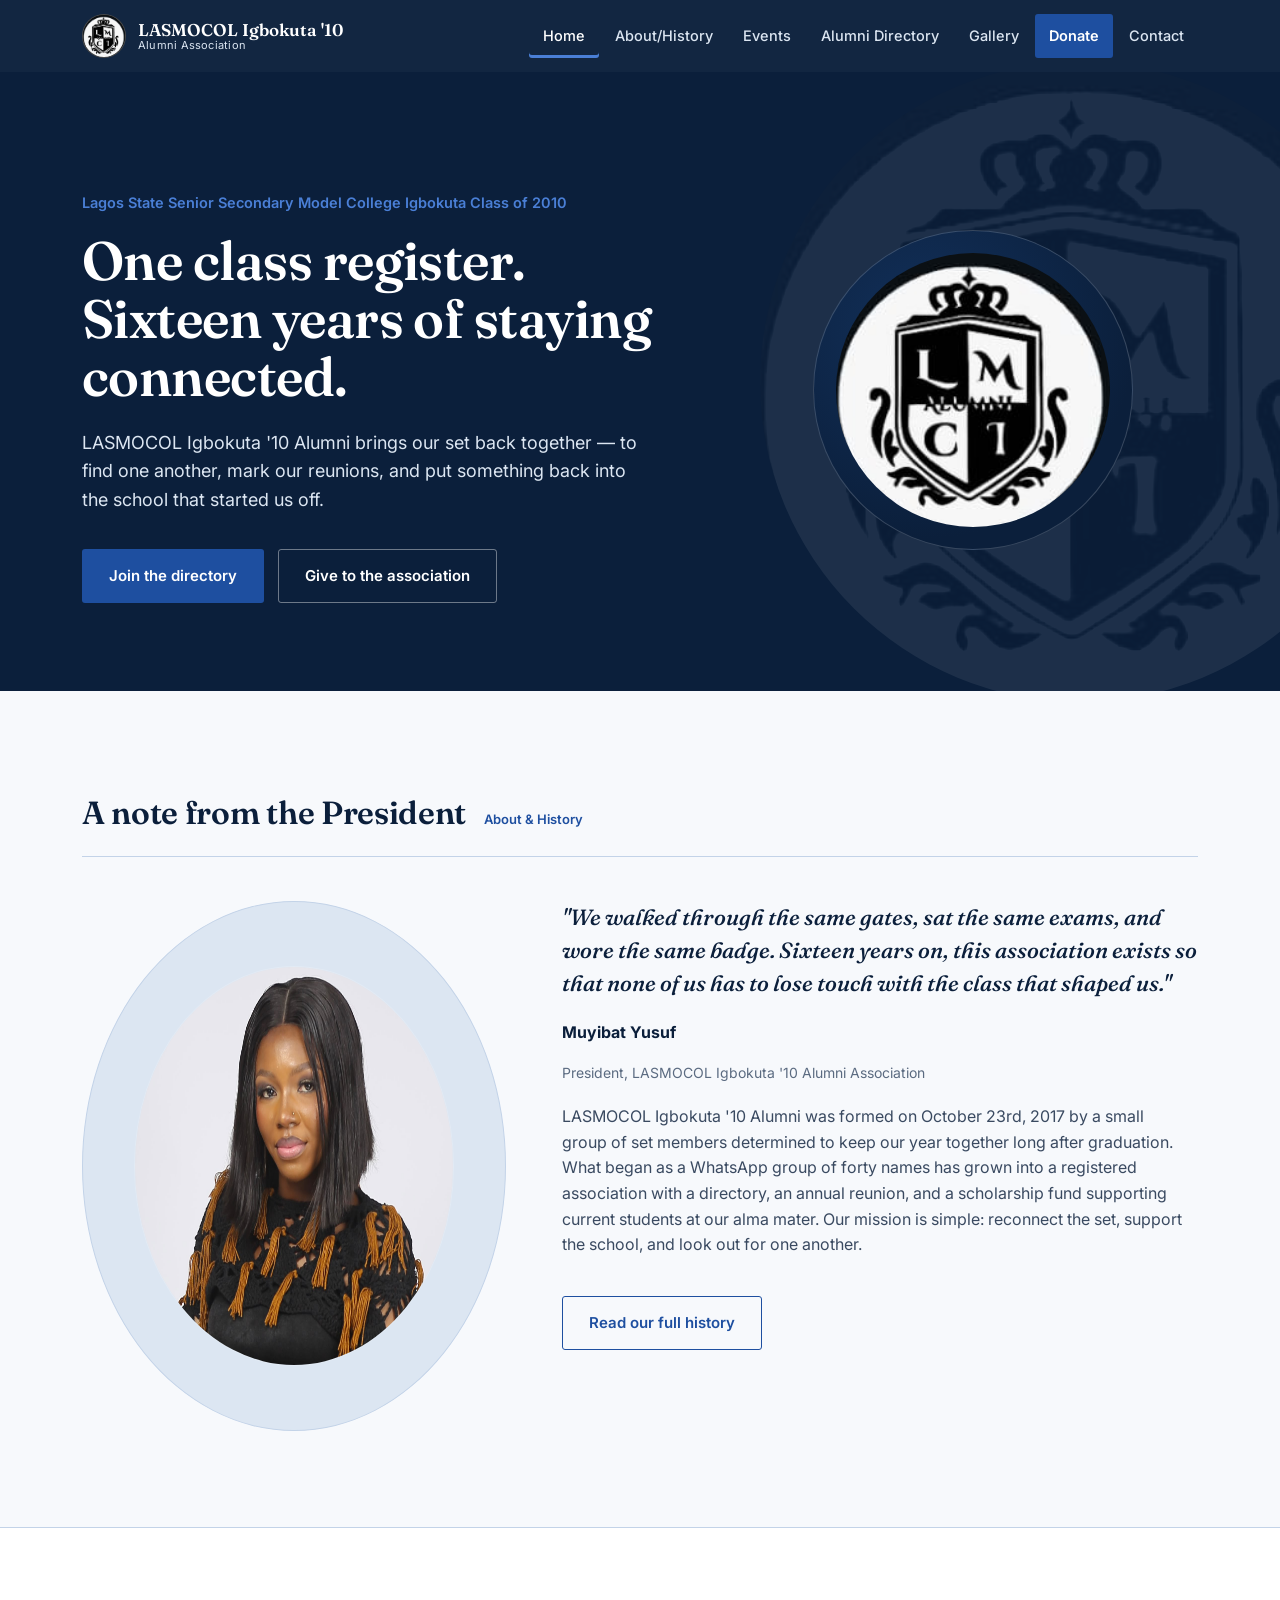
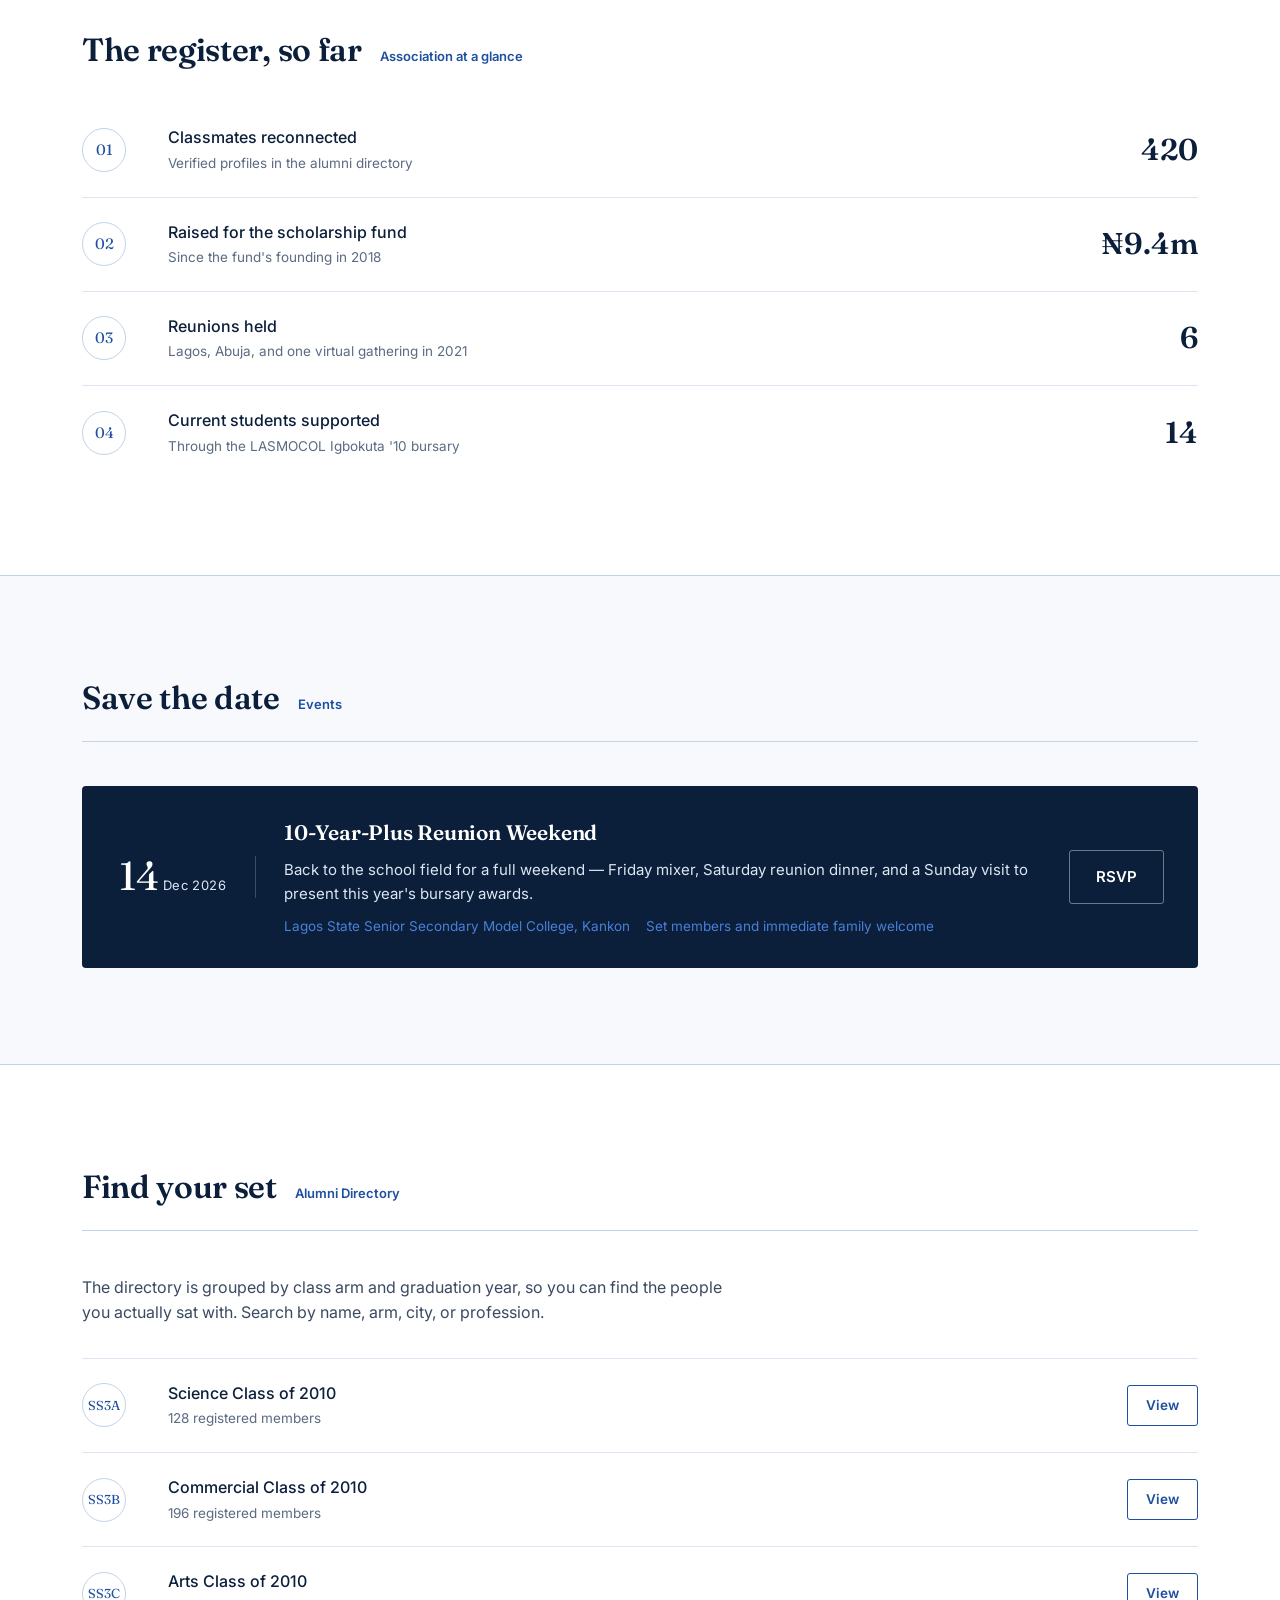
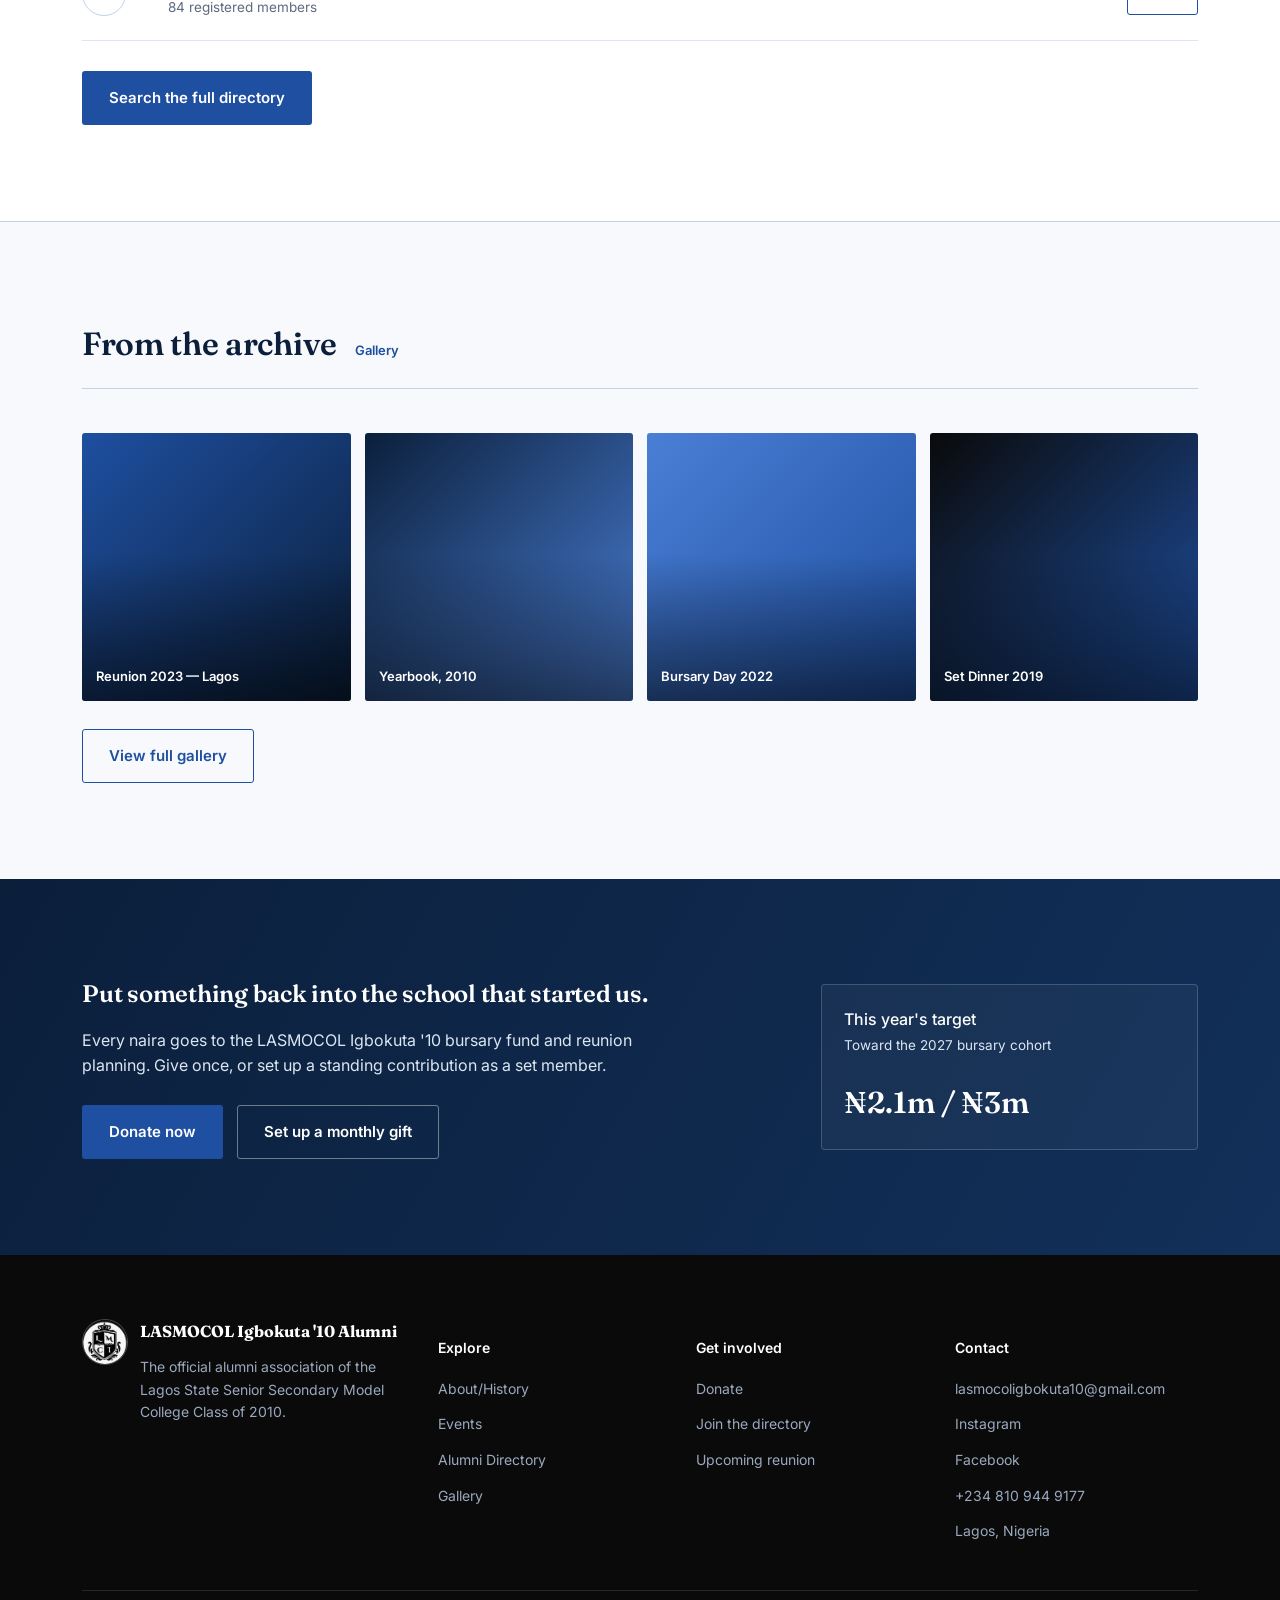
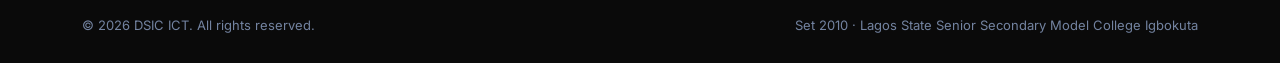
==== index.html @ 1d00b3a9 "edit president's image" ====
<!DOCTYPE html>
<html lang="en">
<head>
<meta charset="UTF-8">
<meta name="viewport" content="width=device-width, initial-scale=1.0">
<title>LASMOCOL '10 Alumni Association</title>
<meta name="description" content="The official home of the Lagos State Senior Secondary Model College Class of 2010 Alumni Association.">
<link rel="preconnect" href="https://fonts.googleapis.com">
<link href="https://fonts.googleapis.com/css2?family=Fraunces:ital,opsz,wght@0,9..144,400;0,9..144,500;0,9..144,600;0,9..144,700;1,9..144,500&family=Inter:wght@400;500;600;700&display=swap" rel="stylesheet">
<link rel="stylesheet" href="styles.css">
</head>
<body>

<a class="skip-link" href="#main">Skip to main content</a>

<header>
  <div class="nav-inner">
    <a class="brand" href="#top" aria-label="LASMOCOL Igbokuta '10 Alumni home">
      <span class="brand-badge"><img src="lasmocol-logo.jpeg" alt="LASMOCOL crest"></span>
      <span class="brand-text">
        <strong>LASMOCOL Igbokuta '10</strong>
        <span>Alumni Association</span>
      </span>
    </a>
    <button class="nav-toggle" id="navToggle" aria-expanded="false" aria-controls="siteNav" aria-label="Toggle menu">&#9776;</button>
    <nav id="siteNav">
      <ul>
        <li><a href="#top">Home</a></li>
        <li><a href="#about">About/History</a></li>
        <li><a href="#events">Events</a></li>
        <li><a href="#directory">Alumni Directory</a></li>
        <li><a href="#gallery">Gallery</a></li>
        <li><a class="nav-cta" href="#donate">Donate</a></li>
        <li><a href="#contact">Contact</a></li>
      </ul>
    </nav>
  </div>
</header>

<main id="main">

  <!-- HERO -->
  <section class="hero" id="top">
    <div class="hero-crest-watermark" aria-hidden="true">
      <img src="lasmocol-logo.jpeg" alt="" style="width:100%;height:100%;object-fit:cover;border-radius:50%;">
    </div>
    <div class="hero-inner">
      <div>
        <p class="hero-eyebrow">Lagos State Senior Secondary Model College Igbokuta Class of 2010</p>
        <h1>One class register.<br>Sixteen years of staying connected.</h1>
        <p class="lead">LASMOCOL Igbokuta '10 Alumni brings our set back together — to find one another, mark our reunions, and put something back into the school that started us off.</p>
        <div class="hero-actions">
          <a class="btn btn-primary" href="#directory">Join the directory</a>
          <a class="btn btn-outline" href="#donate">Give to the association</a>
        </div>
      </div>
      <div class="hero-crest">
        <img src="lasmocol-logo.jpeg" alt="LASMOCOL Igbokuta '10 Alumni crest">
      </div>
    </div>
  </section>

  <!-- ABOUT / WELCOME NOTE -->
  <section id="about">
    <div class="wrap">
      <div class="section-head">
        <h2>A note from the President</h2>
        <span class="tag">About &amp; History</span>
      </div>
      <div class="welcome">
        <div class="welcome-portrait"><img class="president-portrait" src="president-image.jpeg" alt="President Muyibat Yusuf"></div>
        <div>
          <blockquote>"We walked through the same gates, sat the same exams, and wore the same badge. Sixteen years on, this association exists so that none of us has to lose touch with the class that shaped us."</blockquote>
          <p class="signee">Muyibat Yusuf</p>
          <p class="role">President, LASMOCOL Igbokuta '10 Alumni Association</p>
          <p style="margin-top:20px; color:#3a4a61; max-width:62ch;">
            LASMOCOL Igbokuta '10 Alumni was formed on October 23rd, 2017 by a small group of set members determined to keep our year together long after graduation. What began as a WhatsApp group of forty names has grown into a registered association with a directory, an annual reunion, and a scholarship fund supporting current students at our alma mater. Our mission is simple: reconnect the set, support the school, and look out for one another.
          </p>
          <a class="btn btn-outline-navy" href="#" style="margin-top:22px;">Read our full history</a>
        </div>
      </div>
    </div>
  </section>

  <!-- LEDGER / STATS -->
  <section class="ledger">
    <div class="wrap">
      <div class="section-head" style="margin-bottom:8px; border-bottom:none; padding-bottom:0;">
        <h2>The register, so far</h2>
        <span class="tag">Association at a glance</span>
      </div>
      <div style="margin-top:28px;">
        <div class="ledger-row">
          <span class="ledger-num">01</span>
          <span class="ledger-label">Classmates reconnected<span>Verified profiles in the alumni directory</span></span>
          <span class="ledger-value">420</span>
        </div>
        <div class="ledger-row">
          <span class="ledger-num">02</span>
          <span class="ledger-label">Raised for the scholarship fund<span>Since the fund's founding in 2018</span></span>
          <span class="ledger-value">&#8358;9.4m</span>
        </div>
        <div class="ledger-row">
          <span class="ledger-num">03</span>
          <span class="ledger-label">Reunions held<span>Lagos, Abuja, and one virtual gathering in 2021</span></span>
          <span class="ledger-value">6</span>
        </div>
        <div class="ledger-row">
          <span class="ledger-num">04</span>
          <span class="ledger-label">Current students supported<span>Through the LASMOCOL Igbokuta '10 bursary</span></span>
          <span class="ledger-value">14</span>
        </div>
      </div>
    </div>
  </section>

  <!-- EVENTS -->
  <section id="events">
    <div class="wrap">
      <div class="section-head">
        <h2>Save the date</h2>
        <span class="tag">Events</span>
      </div>
      <div class="event-card">
        <div class="event-date">
          <span class="day">14</span>
          <span class="month">Dec 2026</span>
        </div>
        <div class="event-body">
          <h3>10-Year-Plus Reunion Weekend</h3>
          <p>Back to the school field for a full weekend — Friday mixer, Saturday reunion dinner, and a Sunday visit to present this year's bursary awards.</p>
          <div class="event-meta">
            <span>Lagos State Senior Secondary Model College, Kankon</span>
            <span>Set members and immediate family welcome</span>
          </div>
        </div>
        <a class="btn btn-outline" href="#" style="border-color:rgba(255,255,255,0.4);">RSVP</a>
      </div>
    </div>
  </section>

  <!-- ALUMNI DIRECTORY TEASER -->
  <section id="directory" style="background:var(--white); border-top:1px solid var(--mist-line); border-bottom:1px solid var(--mist-line);">
    <div class="wrap">
      <div class="section-head">
        <h2>Find your set</h2>
        <span class="tag">Alumni Directory</span>
      </div>
      <p style="max-width:64ch; color:#3a4a61; margin-bottom:32px;">The directory is grouped by class arm and graduation year, so you can find the people you actually sat with. Search by name, arm, city, or profession.</p>
      <div class="ledger-row" style="border-top:1px solid var(--mist); padding-top:22px;">
        <span class="ledger-num" style="font-size:13px;">SS3A</span>
        <span class="ledger-label">Science Class of 2010<span>128 registered members</span></span>
        <a class="btn btn-outline-navy" href="#" style="padding:9px 18px; font-size:13.5px;">View</a>
      </div>
      <div class="ledger-row">
        <span class="ledger-num" style="font-size:13px;">SS3B</span>
        <span class="ledger-label">Commercial Class of 2010<span>196 registered members</span></span>
        <a class="btn btn-outline-navy" href="#" style="padding:9px 18px; font-size:13.5px;">View</a>
      </div>
      <div class="ledger-row">
        <span class="ledger-num" style="font-size:13px;">SS3C</span>
        <span class="ledger-label">Arts Class of 2010<span>84 registered members</span></span>
        <a class="btn btn-outline-navy" href="#" style="padding:9px 18px; font-size:13.5px;">View</a>
      </div>
      <div style="margin-top:30px;">
        <a class="btn btn-primary" href="#">Search the full directory</a>
      </div>
    </div>
  </section>

  <!-- GALLERY -->
  <section id="gallery">
    <div class="wrap">
      <div class="section-head">
        <h2>From the archive</h2>
        <span class="tag">Gallery</span>
      </div>
      <div class="gallery-grid">
        <div class="gallery-tile g1"><span>Reunion 2023 &mdash; Lagos</span></div>
        <div class="gallery-tile g2"><span>Yearbook, 2010</span></div>
        <div class="gallery-tile g3"><span>Bursary Day 2022</span></div>
        <div class="gallery-tile g4"><span>Set Dinner 2019</span></div>
      </div>
      <div style="margin-top:28px;">
        <a class="btn btn-outline-navy" href="#">View full gallery</a>
      </div>
    </div>
  </section>

  <!-- DONATE -->
  <section class="donate-band" id="donate">
    <div class="wrap donate-inner">
      <div>
        <h2>Put something back into the school that started us.</h2>
        <p>Every naira goes to the LASMOCOL Igbokuta '10 bursary fund and reunion planning. Give once, or set up a standing contribution as a set member.</p>
        <div class="donate-actions" style="margin-top:26px;">
          <a class="btn btn-primary" href="#">Donate now</a>
          <a class="btn btn-outline" href="#">Set up a monthly gift</a>
        </div>
      </div>
      <div class="ledger-row" style="border:1px solid rgba(255,255,255,0.18); border-radius:4px; padding:22px; background:rgba(255,255,255,0.04); grid-template-columns:1fr;">
        <span class="ledger-label" style="color:var(--white);">This year's target<span style="color:var(--mist);">Toward the 2027 bursary cohort</span></span>
        <span class="ledger-value" style="color:var(--white);">&#8358;2.1m / &#8358;3m</span>
      </div>
    </div>
  </section>

</main>

<!-- CONTACT / FOOTER -->
<footer id="contact">
  <div class="wrap">
    <div class="footer-grid">
      <div class="footer-brand">
        <span class="brand-badge"><img src="lasmocol-logo.jpeg" alt="LASMOCOL Igbokuta '10 Alumni crest"></span>
        <div>
          <strong style="color:var(--white); font-family:'Fraunces',serif; font-size:16px;">LASMOCOL Igbokuta '10 Alumni</strong>
          <p>The official alumni association of the Lagos State Senior Secondary Model College Class of 2010.</p>
        </div>
      </div>
      <div>
        <h4>Explore</h4>
        <ul>
          <li><a href="#about">About/History</a></li>
          <li><a href="#events">Events</a></li>
          <li><a href="#directory">Alumni Directory</a></li>
          <li><a href="#gallery">Gallery</a></li>
        </ul>
      </div>
      <div>
        <h4>Get involved</h4>
        <ul>
          <li><a href="#donate">Donate</a></li>
          <li><a href="#directory">Join the directory</a></li>
          <li><a href="#events">Upcoming reunion</a></li>
        </ul>
      </div>
      <div>
        <h4>Contact</h4>
        <ul>
          <li><a href="mailto:lasmocoligbokuta10@gmail.com">lasmocoligbokuta10@gmail.com</a></li>
          <li><a href="https://www.instagram.com/@lasmocoligbokuta10" target="_blank" rel="noopener">Instagram</a></li>
          <li><a href="https://www.facebook.com/lasmocoligbokuta10/" target="_blank" rel="noopener">Facebook</a></li>
          <li><a href="tel:+2348109449449">+234 810 944 9177</a></li>
          <li><a href="#">Lagos, Nigeria</a></li>
        </ul>
      </div>
    </div>
    <div class="footer-bottom">
      <span>&copy; 2026 DSIC ICT. All rights reserved.</span>
      <span>Set 2010 &middot; Lagos State Senior Secondary Model College Igbokuta</span>
    </div>
  </div>
</footer>

<script>
  (function(){
    var toggle = document.getElementById('navToggle');
    var nav = document.getElementById('siteNav');
    toggle.addEventListener('click', function(){
      var isOpen = nav.classList.toggle('open');
      toggle.setAttribute('aria-expanded', isOpen ? 'true' : 'false');
    });
    nav.querySelectorAll('a').forEach(function(link){
      link.addEventListener('click', function(){
        if (window.innerWidth <= 900) {
          nav.classList.remove('open');
          toggle.setAttribute('aria-expanded', 'false');
        }
      });
    });
  })();

  // Highlight the nav link for whichever section is currently in view
  (function(){
    var sections = document.querySelectorAll('main section[id], footer[id]');
    var navLinks = document.querySelectorAll('nav a[href^="#"]');

    var observer = new IntersectionObserver(function(entries){
      entries.forEach(function(entry){
        if (entry.isIntersecting) {
          var id = entry.target.getAttribute('id');
          navLinks.forEach(function(link){
            link.classList.toggle('active', link.getAttribute('href') === '#' + id);
          });
        }
      });
    }, {
      root: null,
      rootMargin: '-40% 0px -55% 0px', // treat the middle band of the screen as "current"
      threshold: 0
    });

    sections.forEach(function(section){ observer.observe(section); });
  })();
</script>

</body>
</html>
---- styles.css ----
:root{
    --navy:#0B1F3B;
    --blue:#1E4FA0;
    --blue-light:#4A7FD6;
    --ink:#0A0A0A;
    --paper:#F7F9FC;
    --mist:#DCE6F2;
    --mist-line:#C3D3E8;
    --white:#FFFFFF;
    --max:1180px;
  }

  *{box-sizing:border-box;}
  html{scroll-behavior:smooth;}
  body{
    margin:0;
    background:var(--paper);
    color:var(--ink);
    font-family:'Inter', sans-serif;
    line-height:1.6;
    -webkit-font-smoothing:antialiased;
  }
  h1,h2,h3,.serif{
    font-family:'Fraunces', serif;
    color:var(--navy);
    margin:0;
    font-weight:600;
    letter-spacing:-0.01em;
  }
  a{color:inherit;text-decoration:none;}
  img{max-width:100%;display:block;}
  ul{margin:0;padding:0;list-style:none;}
  .wrap{max-width:var(--max);margin:0 auto;padding:0 32px;}
  section{padding:96px 0;}

  a:focus-visible,
  button:focus-visible{
    outline:3px solid var(--blue-light);
    outline-offset:3px;
  }

  @media (prefers-reduced-motion: reduce){
    *{animation-duration:0.001ms !important; animation-iteration-count:1 !important; transition-duration:0.001ms !important; scroll-behavior:auto !important;}
  }

  /* ---------- Header ---------- */
  header{
    position:sticky;
    top:0;
    z-index:100;
    background:rgba(11,31,59,0.97);
    backdrop-filter:saturate(140%) blur(6px);
  }
  .nav-inner{
    max-width:var(--max);
    margin:0 auto;
    padding:14px 32px;
    display:flex;
    align-items:center;
    justify-content:space-between;
    gap:24px;
  }
  .brand{
    display:flex;
    align-items:center;
    gap:12px;
    color:var(--white);
  }
  .brand-badge{
    width:44px;
    height:44px;
    border-radius:50%;
    overflow:hidden;
    background:var(--ink);
    flex:none;
    border:1px solid rgba(255,255,255,0.25);
  }
  .brand-badge img{width:100%;height:100%;object-fit:cover;}
  .brand-text{display:flex;flex-direction:column;line-height:1.15;}
  .brand-text strong{
    font-family:'Fraunces', serif;
    font-size:17px;
    color:var(--white);
    font-weight:600;
  }
  .brand-text span{
    font-size:11px;
    color:var(--mist);
    letter-spacing:0.02em;
  }
  nav ul{display:flex;gap:2px;}
  nav a{
    display:block;
    color:var(--mist);
    font-size:14.5px;
    font-weight:500;
    padding:10px 14px;
    border-radius:3px;
    transition:color 0.15s ease, background 0.15s ease;
  }
  nav a:hover{color:var(--white); background:rgba(255,255,255,0.08);}
  nav a.active{
    color:var(--white);
    box-shadow: inset 0 -3px 0 0 var(--blue-light);
  }
  .nav-cta{
    background:var(--blue);
    color:var(--white) !important;
    font-weight:600;
  }
  .nav-cta:hover{background:var(--blue-light) !important;}
  .nav-toggle{
    display:none;
    background:none;
    border:1px solid rgba(255,255,255,0.3);
    border-radius:4px;
    color:var(--white);
    width:40px;
    height:36px;
    font-size:18px;
    cursor:pointer;
  }

  @media (max-width:900px){
    nav{
      position:absolute;
      top:100%;
      left:0;
      right:0;
      background:var(--navy);
      border-top:1px solid rgba(255,255,255,0.12);
      display:none;
    }
    nav.open{display:block;}
    nav ul{flex-direction:column;padding:8px 32px 20px;}
    nav a{padding:12px 4px;border-bottom:1px solid rgba(255,255,255,0.08);border-radius:0;}
    .nav-toggle{display:block;}
  }

  /* ---------- Hero ---------- */
  .hero{
    position:relative;
    overflow:hidden;
    background:var(--navy);
    color:var(--white);
    padding:0;
  }
  .hero-crest-watermark{
    position:absolute;
    right:-120px;
    top:50%;
    transform:translateY(-50%);
    width:640px;
    height:640px;
    border-radius:50%;
    opacity:0.07;
    filter:grayscale(1) brightness(3);
    pointer-events:none;
  }
  .hero-inner{
    position:relative;
    max-width:var(--max);
    margin:0 auto;
    padding:104px 32px 88px;
    display:grid;
    grid-template-columns:1.15fr 0.85fr;
    gap:56px;
    align-items:center;
  }
  .hero-eyebrow{
    color:var(--blue-light);
    font-size:14.5px;
    font-weight:600;
    margin-bottom:18px;
  }
  .hero h1{
    font-size:clamp(34px, 4.6vw, 54px);
    line-height:1.08;
    color:var(--white);
  }
  .hero p.lead{
    margin-top:22px;
    font-size:18px;
    color:var(--mist);
    max-width:52ch;
  }
  .hero-actions{
    margin-top:34px;
    display:flex;
    gap:14px;
    flex-wrap:wrap;
  }
  .president-portrait{
    width:100%;
    max-width:320px;
    aspect-ratio:4/5;
    border-radius:50%;
    overflow:hidden;
    border:1px solid rgba(255,255,255,0.18);
  }
  .president-portrait img{width:100%;height:100%;object-fit:cover;}
  .btn{
    display:inline-flex;
    align-items:center;
    gap:8px;
    padding:14px 26px;
    border-radius:3px;
    font-weight:600;
    font-size:15px;
    border:1.5px solid transparent;
    cursor:pointer;
    transition:transform 0.15s ease, background 0.15s ease, border-color 0.15s ease, color 0.15s ease;
  }
  .btn:hover{transform:translateY(-1px);}
  .btn-primary{background:var(--blue); color:var(--white);}
  .btn-primary:hover{background:var(--blue-light);}
  .btn-outline{border-color:rgba(255,255,255,0.4); color:var(--white);}
  .btn-outline:hover{border-color:var(--white); background:rgba(255,255,255,0.08);}
  .btn-outline-navy{border-color:var(--blue); color:var(--blue);}
  .btn-outline-navy:hover{background:var(--blue); color:var(--white);}

  .hero-crest{
    position:relative;
    justify-self:center;
    width:min(320px, 100%);
    aspect-ratio:1;
    border-radius:50%;
    background:radial-gradient(circle at 35% 30%, #12305a, #0B1F3B 70%);
    border:1px solid rgba(255,255,255,0.18);
    display:flex;
    align-items:center;
    justify-content:center;
    padding:22px;
  }
  .hero-crest img{
    width:100%;
    height:100%;
    object-fit:cover;
    border-radius:50%;
  }

  @media (max-width:820px){
    .hero-inner{grid-template-columns:1fr; text-align:left; padding-top:56px;}
    .hero-crest{width:180px; justify-self:start;}
  }

  /* ---------- Section headings ---------- */
  .section-head{
    display:grid;
    grid-template-columns:auto 1fr;
    align-items:baseline;
    gap:18px;
    margin-bottom:44px;
    border-bottom:1px solid var(--mist-line);
    padding-bottom:18px;
  }
  .section-head h2{font-size:clamp(24px,3vw,32px);}
  .section-head .tag{
    font-size:13px;
    color:var(--blue);
    font-weight:600;
    white-space:nowrap;
  }

  /* ---------- Welcome / President's note ---------- */
  .welcome{
    display:grid;
    grid-template-columns:0.4fr 0.6fr;
    gap:56px;
    align-items:start;
  }
  .welcome-portrait{
    background:var(--mist);
    border-radius:50%;
    aspect-ratio:4/5;
    display:flex;
    align-items:center;
    justify-content:center;
    color:var(--blue);
    font-family:'Fraunces',serif;
    font-size:15px;
    text-align:center;
    padding:24px;
    border:1px solid var(--mist-line);
  }
  .welcome blockquote{
    margin:0 0 20px;
    font-family:'Fraunces', serif;
    font-style:italic;
    font-size:22px;
    line-height:1.5;
    color:var(--navy);
    font-weight:500;
  }
  .welcome .signee{font-weight:700; color:var(--navy);}
  .welcome .role{color:#5b6b81; font-size:14px;}
  @media (max-width:760px){
    .welcome{grid-template-columns:1fr;}
    .welcome-portrait{max-width:220px;}
  }

  /* ---------- Ledger stats ---------- */
  .ledger{background:var(--white); border-top:1px solid var(--mist-line); border-bottom:1px solid var(--mist-line);}
  .ledger-row{
    display:grid;
    grid-template-columns:64px 1fr auto;
    align-items:center;
    gap:22px;
    padding:22px 0;
    border-bottom:1px solid var(--mist);
  }
  .ledger-row:last-child{border-bottom:none;}
  .ledger-num{
    font-family:'Fraunces', serif;
    font-size:15px;
    color:var(--blue);
    border:1px solid var(--mist-line);
    border-radius:50%;
    width:44px;
    height:44px;
    display:flex;
    align-items:center;
    justify-content:center;
  }
  .ledger-label{font-size:16px; color:var(--navy); font-weight:500;}
  .ledger-label span{display:block; font-size:13.5px; color:#5b6b81; font-weight:400; margin-top:2px;}
  .ledger-value{
    font-family:'Fraunces', serif;
    font-size:30px;
    color:var(--navy);
    font-weight:600;
    white-space:nowrap;
  }
  @media (max-width:600px){
    .ledger-row{grid-template-columns:44px 1fr; row-gap:6px;}
    .ledger-value{grid-column:2; font-size:24px;}
  }

  /* ---------- Event teaser ---------- */
  .event-card{
    display:grid;
    grid-template-columns:140px 1fr auto;
    gap:28px;
    align-items:center;
    background:var(--navy);
    color:var(--white);
    border-radius:4px;
    padding:30px 34px;
  }
  .event-date{
    text-align:center;
    border-right:1px solid rgba(255,255,255,0.2);
    padding-right:26px;
  }
  .event-date .day{font-family:'Fraunces',serif; font-size:40px; color:var(--white); line-height:1;}
  .event-date .month{font-size:13px; color:var(--mist); letter-spacing:0.03em; margin-top:4px;}
  .event-body h3{color:var(--white); font-size:21px; margin-bottom:8px;}
  .event-body p{margin:0; color:var(--mist); font-size:15px;}
  .event-meta{font-size:13.5px; color:var(--blue-light); margin-top:10px; display:flex; gap:16px; flex-wrap:wrap;}
  @media (max-width:700px){
    .event-card{grid-template-columns:1fr; text-align:left;}
    .event-date{border-right:none; border-bottom:1px solid rgba(255,255,255,0.2); padding-bottom:16px; text-align:left; display:flex; align-items:baseline; gap:10px;}
  }

  /* ---------- Gallery ---------- */
  .gallery-grid{
    display:grid;
    grid-template-columns:repeat(4,1fr);
    gap:14px;
  }
  .gallery-tile{
    aspect-ratio:1;
    border-radius:3px;
    position:relative;
    overflow:hidden;
    display:flex;
    align-items:flex-end;
    padding:14px;
    color:var(--white);
    font-size:13px;
    font-weight:600;
  }
  .gallery-tile span{position:relative; z-index:1;}
  .gallery-tile::after{
    content:"";
    position:absolute;
    inset:0;
    background:linear-gradient(to top, rgba(0,0,0,0.55), rgba(0,0,0,0) 55%);
  }
  .g1{background:linear-gradient(135deg,#1E4FA0,#0B1F3B);}
  .g2{background:linear-gradient(135deg,#0B1F3B,#4A7FD6);}
  .g3{background:linear-gradient(135deg,#4A7FD6,#1E4FA0);}
  .g4{background:linear-gradient(135deg,#0A0A0A,#1E4FA0);}
  @media (max-width:760px){
    .gallery-grid{grid-template-columns:repeat(2,1fr);}
  }

  /* ---------- Donate band ---------- */
  .donate-band{
    background:linear-gradient(120deg, var(--navy), #12305a);
    color:var(--white);
    text-align:left;
  }
  .donate-inner{
    display:grid;
    grid-template-columns:1.3fr 0.7fr;
    gap:40px;
    align-items:center;
  }
  .donate-band h2{color:var(--white);}
  .donate-band p{color:var(--mist); max-width:56ch; margin-top:14px;}
  .donate-actions{display:flex; gap:14px; flex-wrap:wrap; justify-content:flex-start;}
  @media (max-width:760px){
    .donate-inner{grid-template-columns:1fr;}
  }

  /* ---------- Footer ---------- */
  footer{background:var(--ink); color:var(--mist); padding:64px 0 28px;}
  .footer-grid{
    display:grid;
    grid-template-columns:1.3fr 0.9fr 0.9fr 1fr;
    gap:40px;
    padding-bottom:36px;
    border-bottom:1px solid rgba(255,255,255,0.12);
  }
  .footer-brand{display:flex; gap:12px; align-items:flex-start;}
  .footer-brand .brand-badge{width:46px;height:46px;}
  .footer-brand p{font-size:14px; color:#9AA9BE; margin-top:12px; max-width:32ch;}
  footer h4{color:var(--white); font-size:14px; margin-bottom:16px; font-weight:600;}
  footer ul li{margin-bottom:10px;}
  footer a{color:#9AA9BE; font-size:14px;}
  footer a:hover{color:var(--white);}
  .footer-bottom{
    padding-top:24px;
    display:flex;
    justify-content:space-between;
    flex-wrap:wrap;
    gap:12px;
    font-size:13px;
    color:#7383A0;
  }
  @media (max-width:760px){
    .footer-grid{grid-template-columns:1fr 1fr;}
  }
  @media (max-width:480px){
    .footer-grid{grid-template-columns:1fr;}
  }

  .skip-link{
    position:absolute;
    left:-999px;
    top:0;
    background:var(--blue);
    color:var(--white);
    padding:10px 16px;
    z-index:1000;
  }
  .skip-link:focus{left:10px; top:10px;}
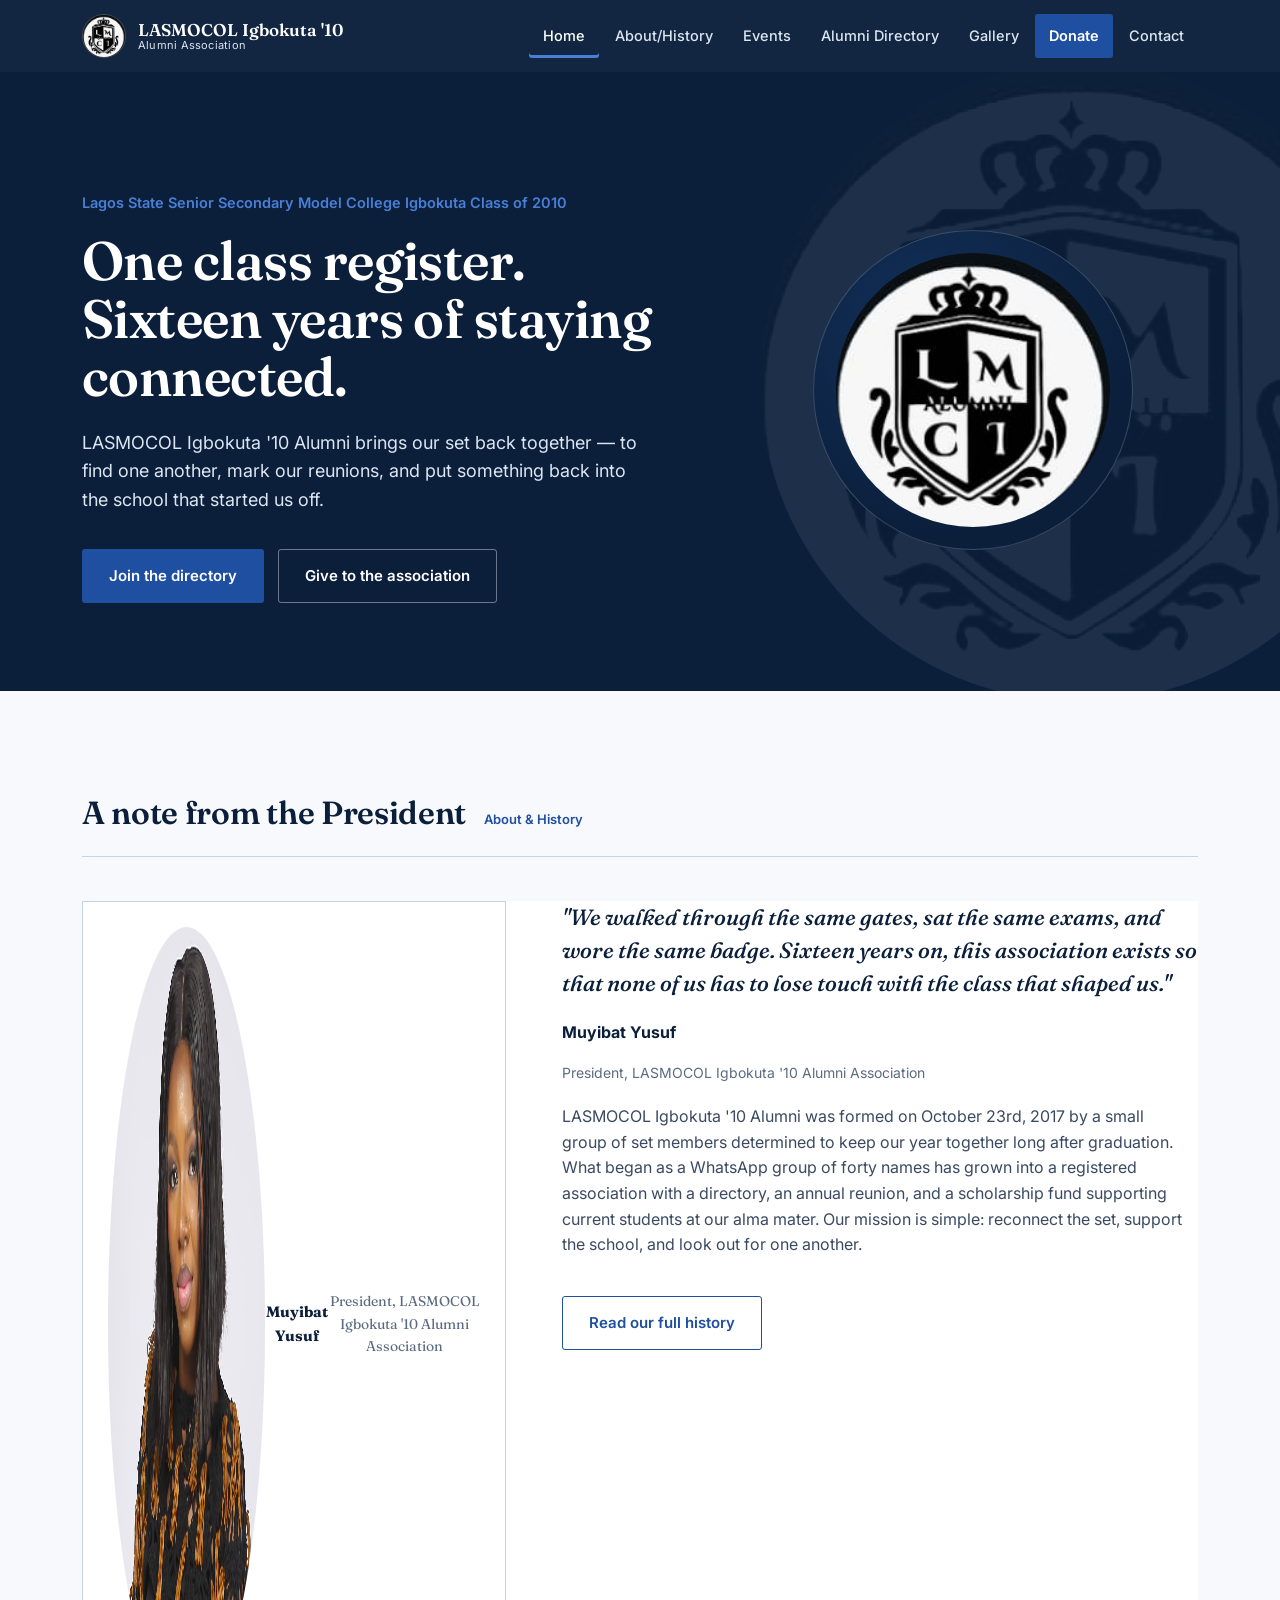
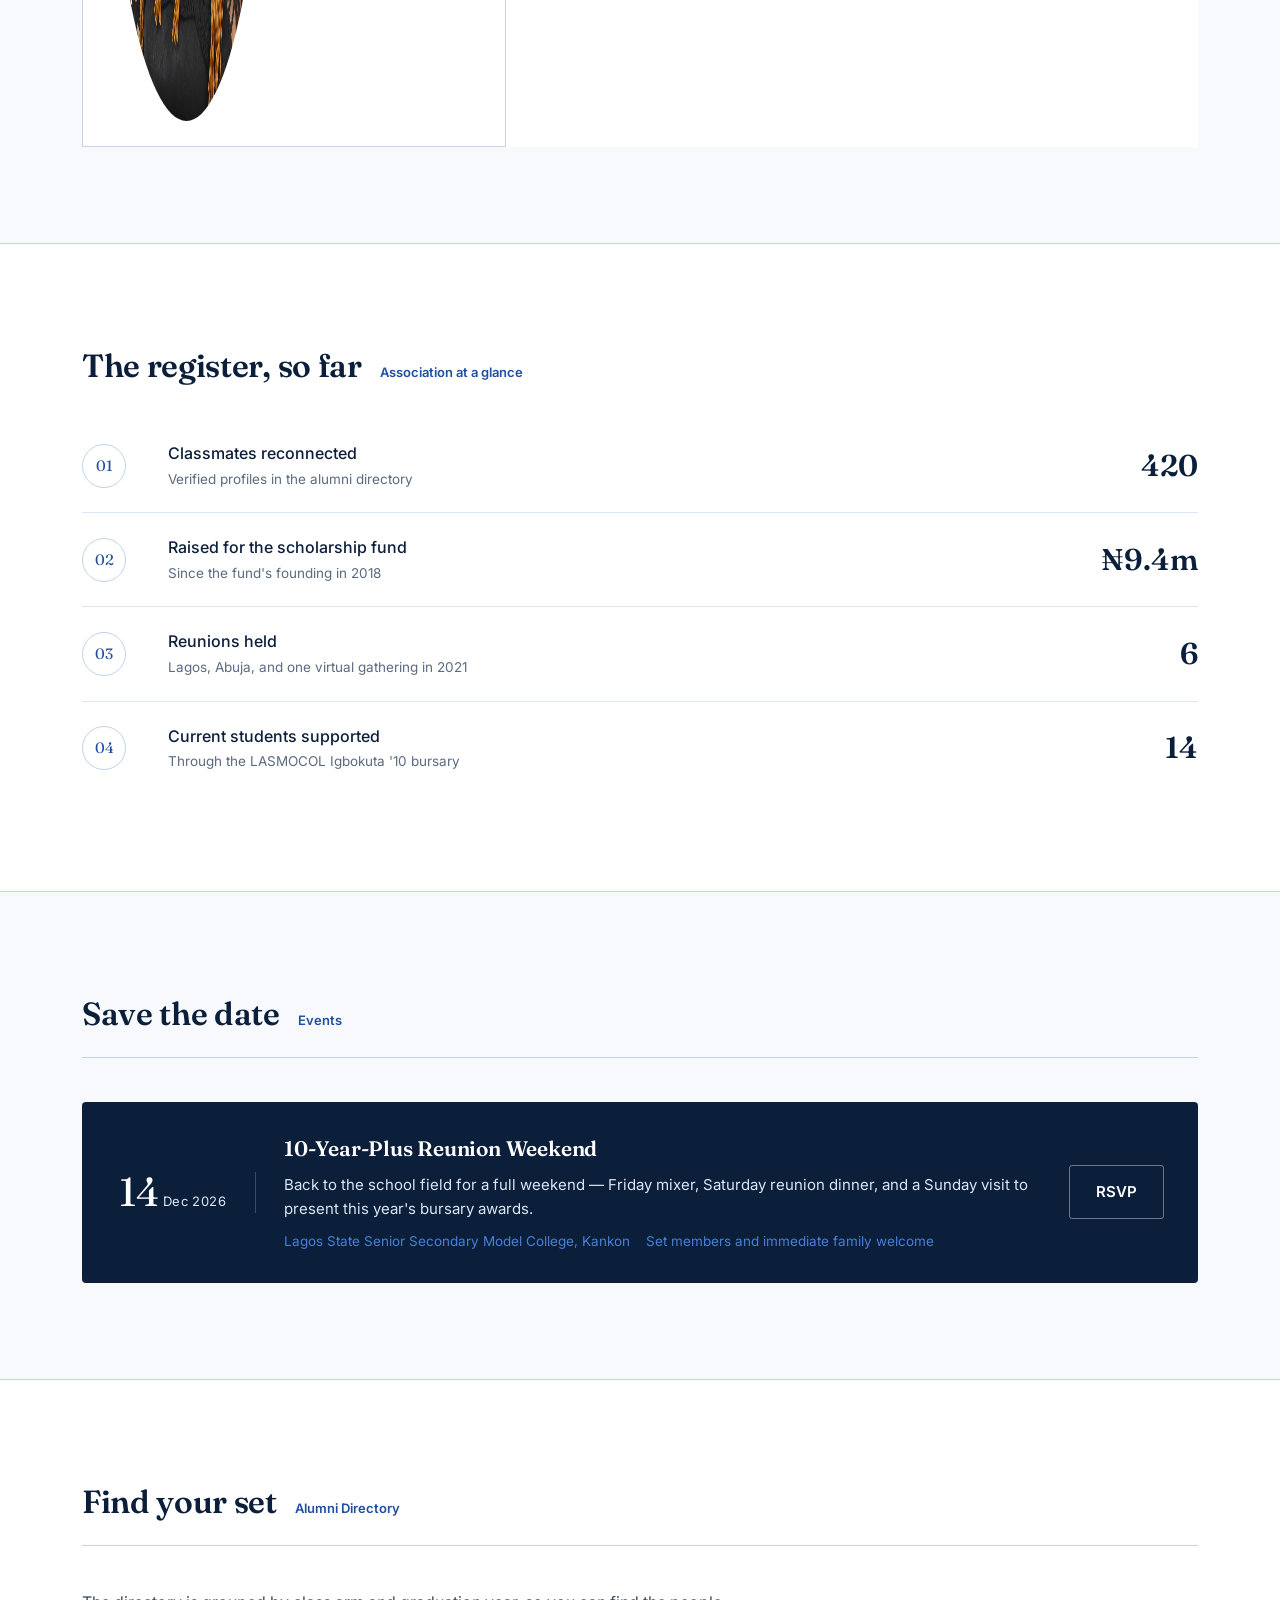
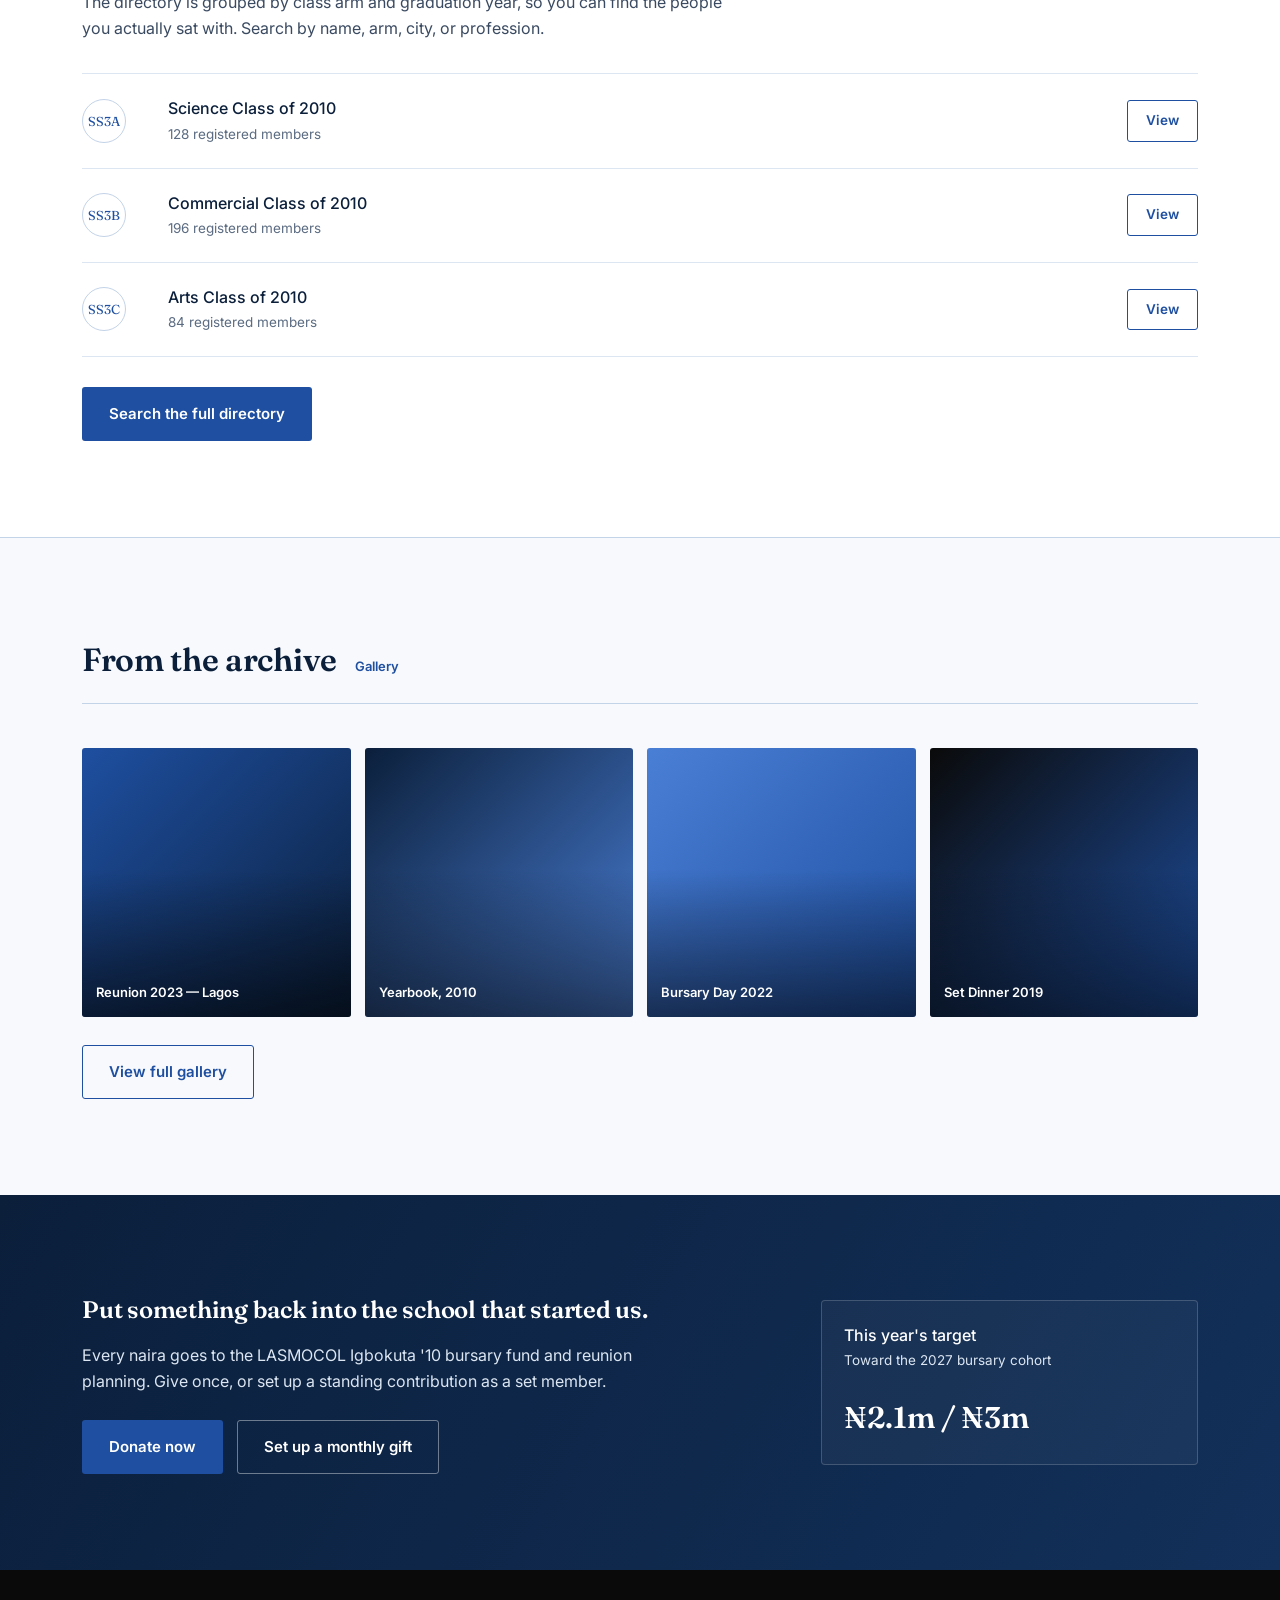
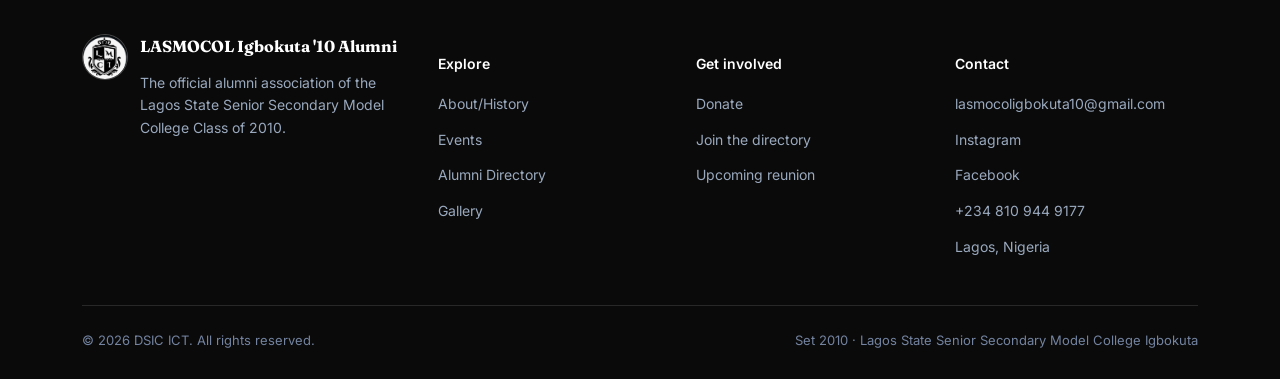
==== commit d08af6e8: "edit president welcome note section" ====
--- a/index.html
+++ b/index.html
@@ -68,7 +68,11 @@
         <span class="tag">About &amp; History</span>
       </div>
       <div class="welcome">
-        <div class="welcome-portrait"><img class="president-portrait" src="president-image.jpeg" alt="President Muyibat Yusuf"></div>
+        <div class="welcome-portrait">
+          <img class="president-portrait" src="president-image.jpeg" alt="President Muyibat Yusuf">
+          <p class="signee">Muyibat Yusuf</p>
+          <p class="role">President, LASMOCOL Igbokuta '10 Alumni Association</p>
+        </div>
         <div>
           <blockquote>"We walked through the same gates, sat the same exams, and wore the same badge. Sixteen years on, this association exists so that none of us has to lose touch with the class that shaped us."</blockquote>
           <p class="signee">Muyibat Yusuf</p>
--- a/styles.css
+++ b/styles.css
@@ -193,12 +193,12 @@
   .president-portrait{
     width:100%;
     max-width:320px;
-    aspect-ratio:4/5;
+    aspect-ratio:1/5;
     border-radius:50%;
     overflow:hidden;
     border:1px solid rgba(255,255,255,0.18);
   }
-  .president-portrait img{width:100%;height:100%;object-fit:cover;}
+  .president-portrait img{width:100%;height:50%;object-fit:cover;}
   .btn{
     display:inline-flex;
     align-items:center;
@@ -268,10 +268,10 @@
     grid-template-columns:0.4fr 0.6fr;
     gap:56px;
     align-items:start;
+    background:var(--white);
   }
   .welcome-portrait{
-    background:var(--mist);
-    border-radius:50%;
+    background:var(--white);
     aspect-ratio:4/5;
     display:flex;
     align-items:center;
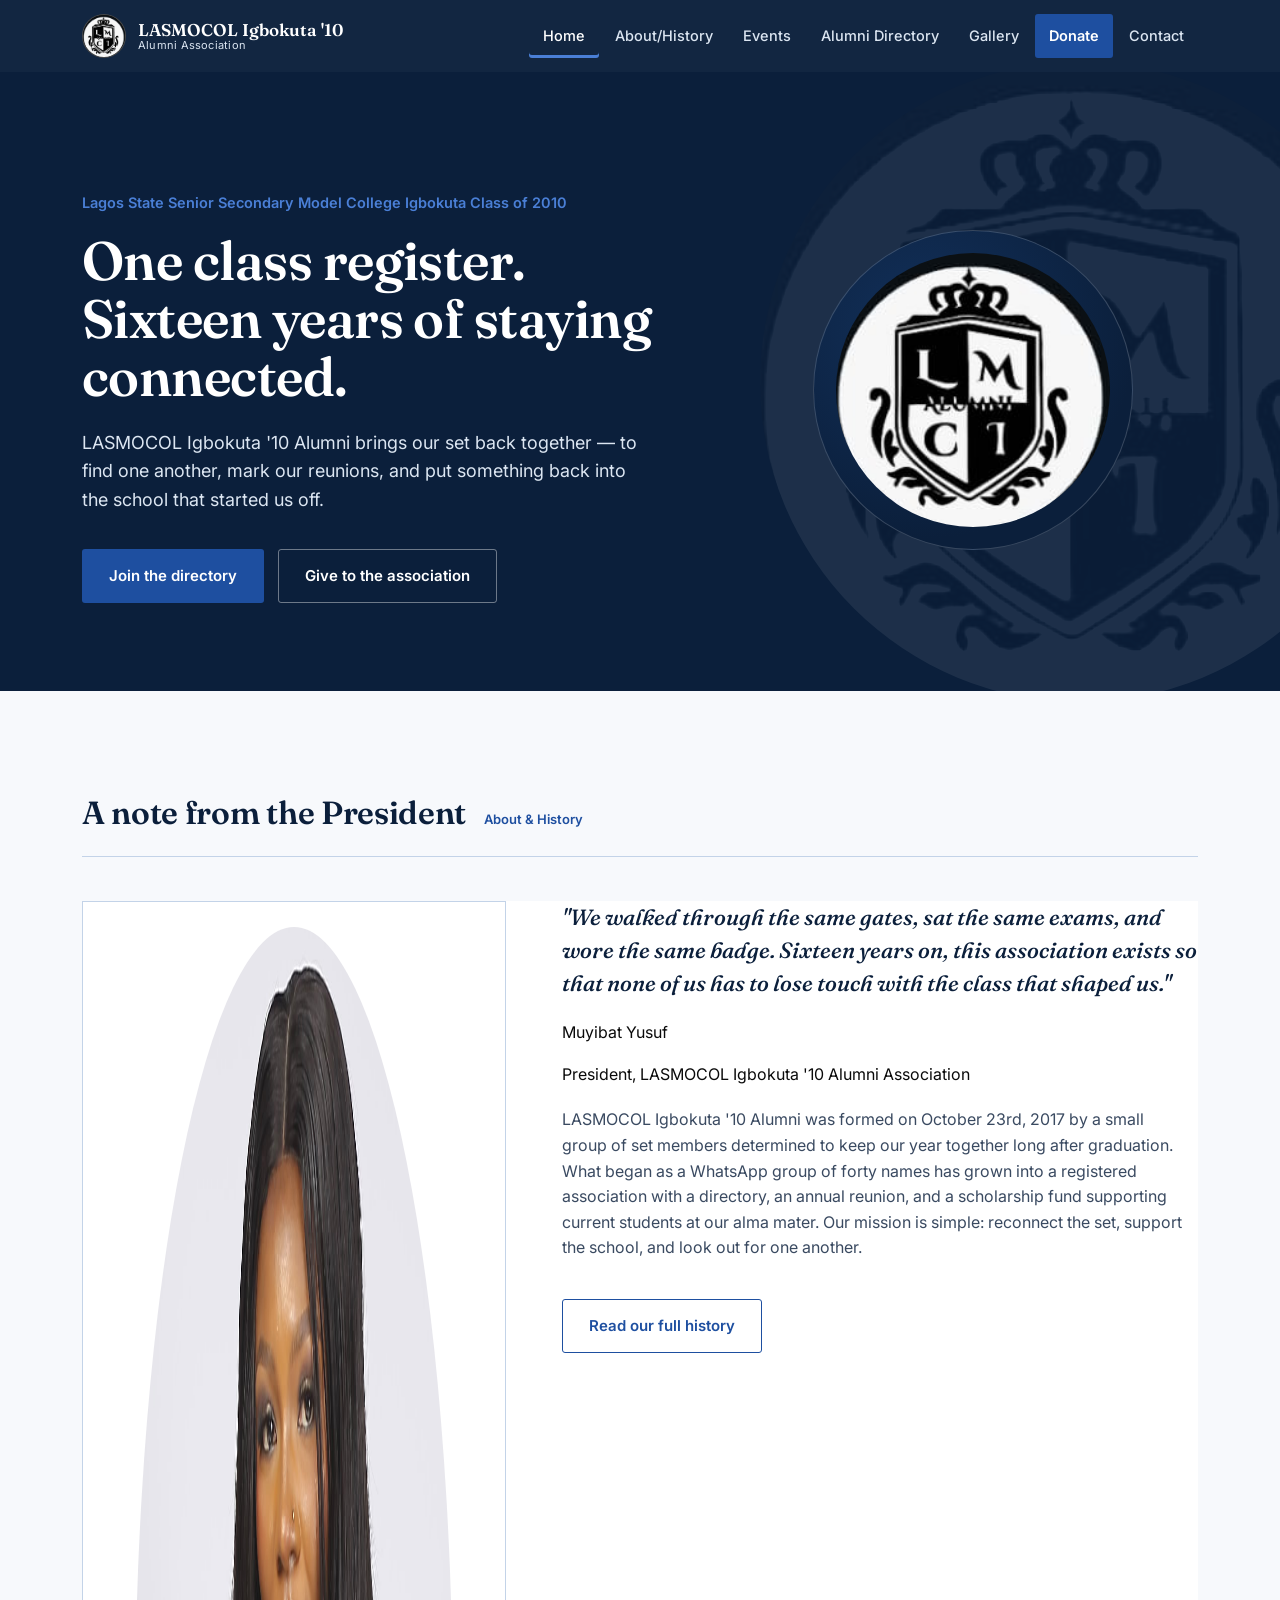
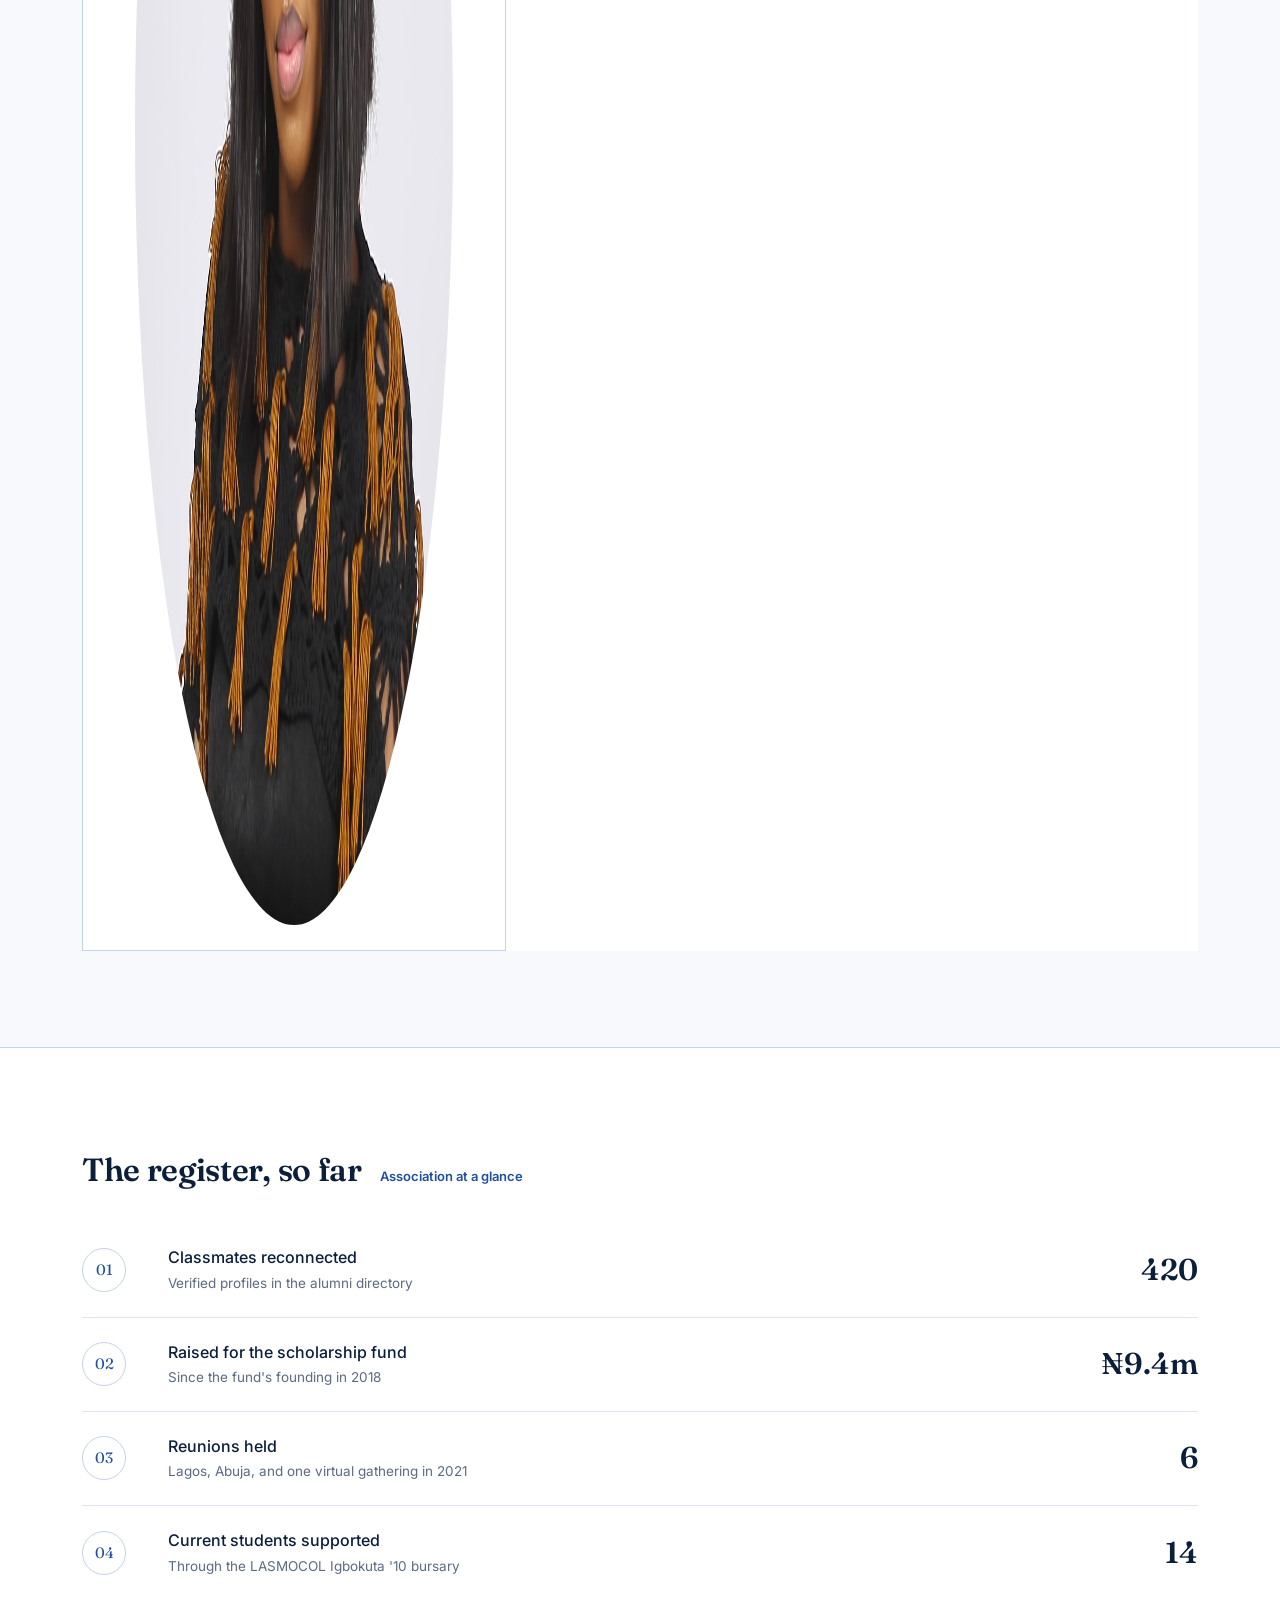
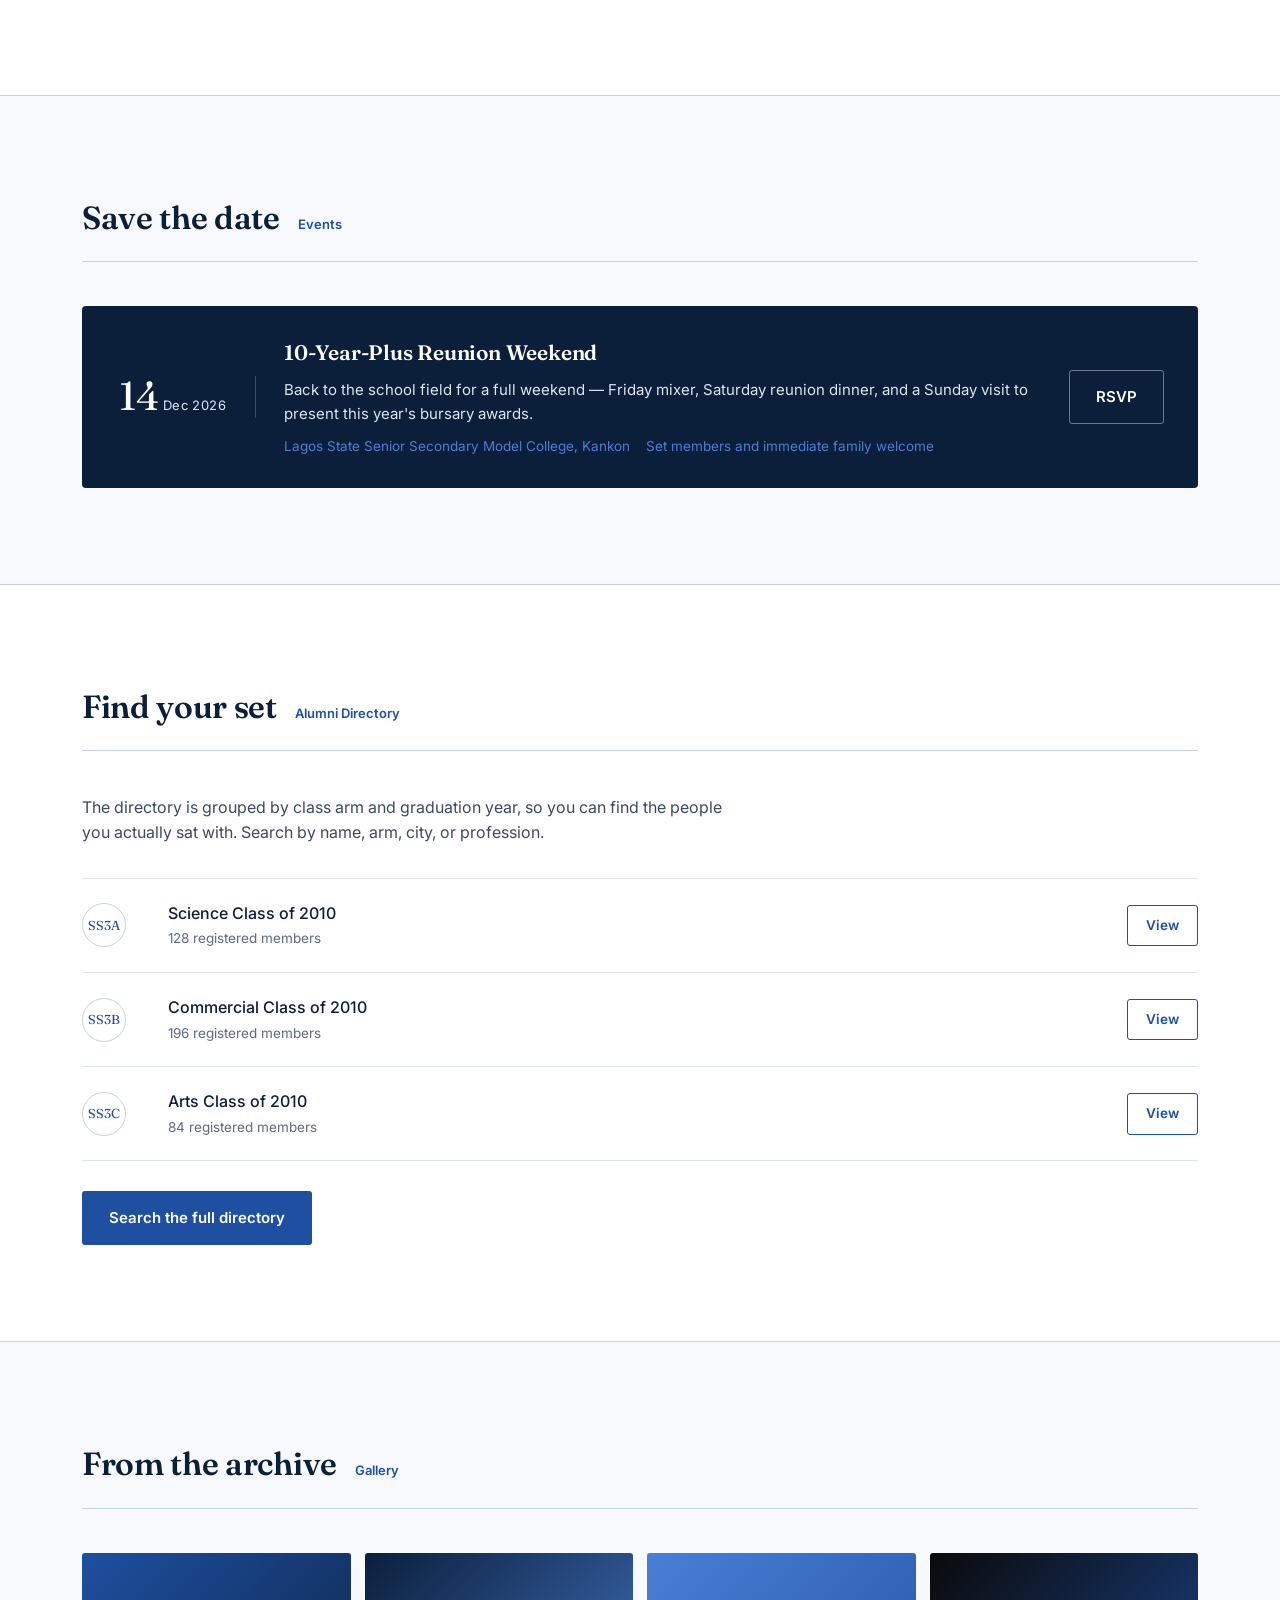
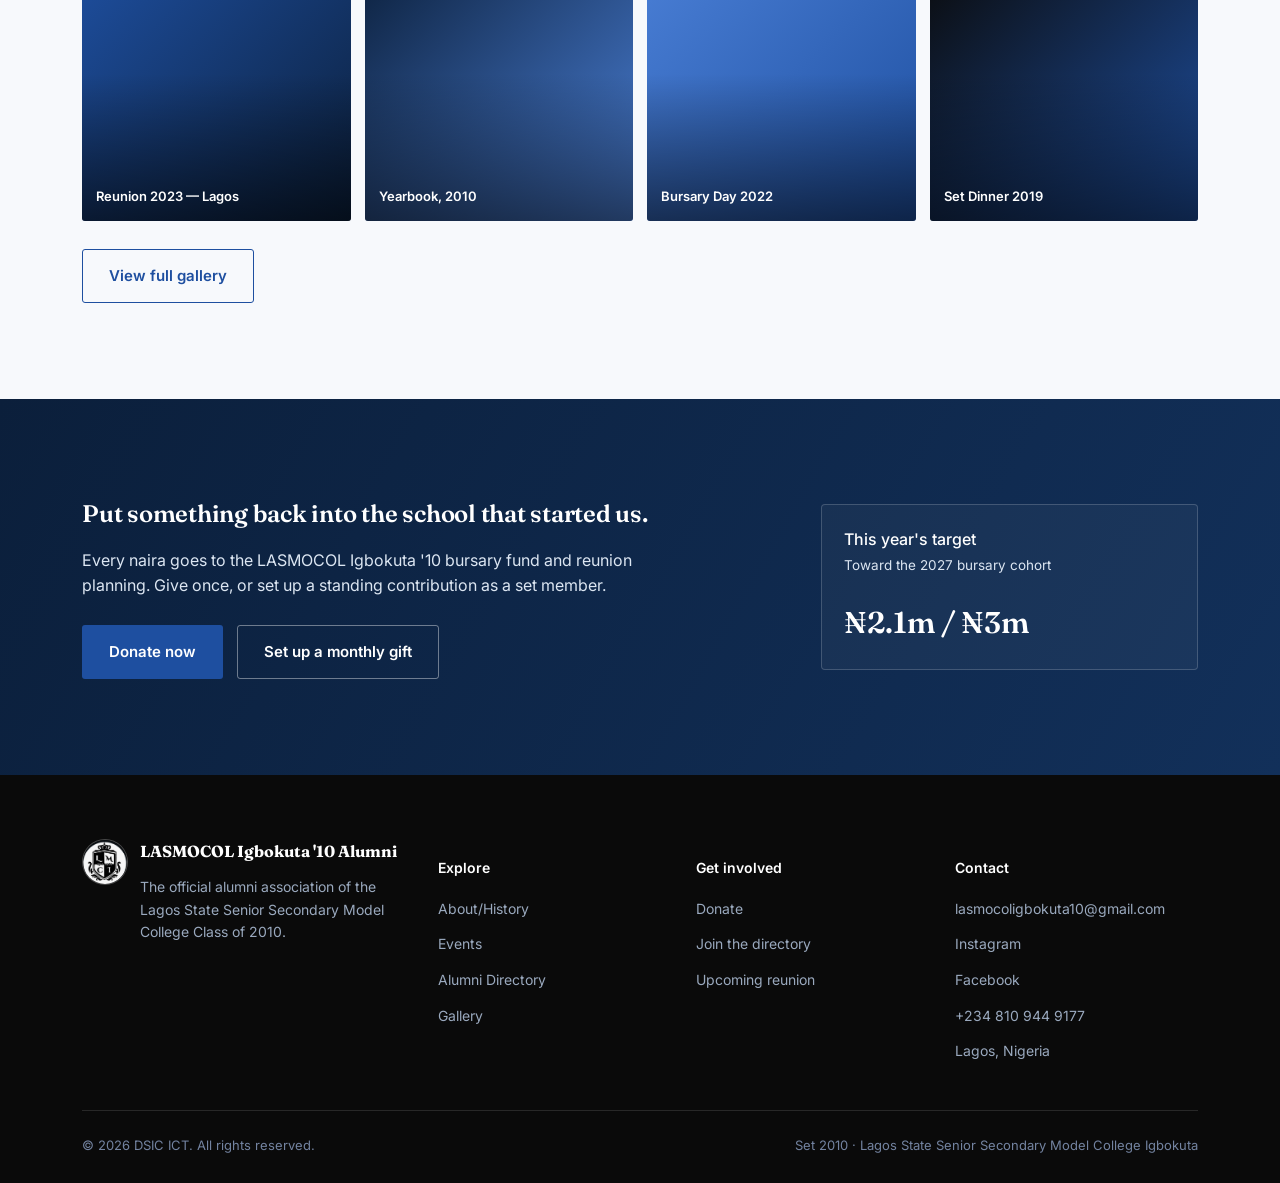
==== commit 4bec742a: "reverse pre img" ====
--- a/index.html
+++ b/index.html
@@ -70,8 +70,6 @@
       <div class="welcome">
         <div class="welcome-portrait">
           <img class="president-portrait" src="president-image.jpeg" alt="President Muyibat Yusuf">
-          <p class="signee">Muyibat Yusuf</p>
-          <p class="role">President, LASMOCOL Igbokuta '10 Alumni Association</p>
         </div>
         <div>
           <blockquote>"We walked through the same gates, sat the same exams, and wore the same badge. Sixteen years on, this association exists so that none of us has to lose touch with the class that shaped us."</blockquote>
--- a/styles.css
+++ b/styles.css
@@ -271,6 +271,10 @@
     background:var(--white);
   }
   .welcome-portrait{
+    display:grid;
+    grid-template-columns:1fr;
+    align-items:center;
+    gap:16px;
     background:var(--white);
     aspect-ratio:4/5;
     display:flex;
@@ -292,8 +296,8 @@
     color:var(--navy);
     font-weight:500;
   }
-  .welcome .signee{font-weight:700; color:var(--navy);}
-  .welcome .role{color:#5b6b81; font-size:14px;}
+  .welcome .welcome-portrait .signee{font-weight:700; color:var(--navy);}
+  .welcome .welcome-portrait .role{color:#5b6b81; font-size:14px;}
   @media (max-width:760px){
     .welcome{grid-template-columns:1fr;}
     .welcome-portrait{max-width:220px;}
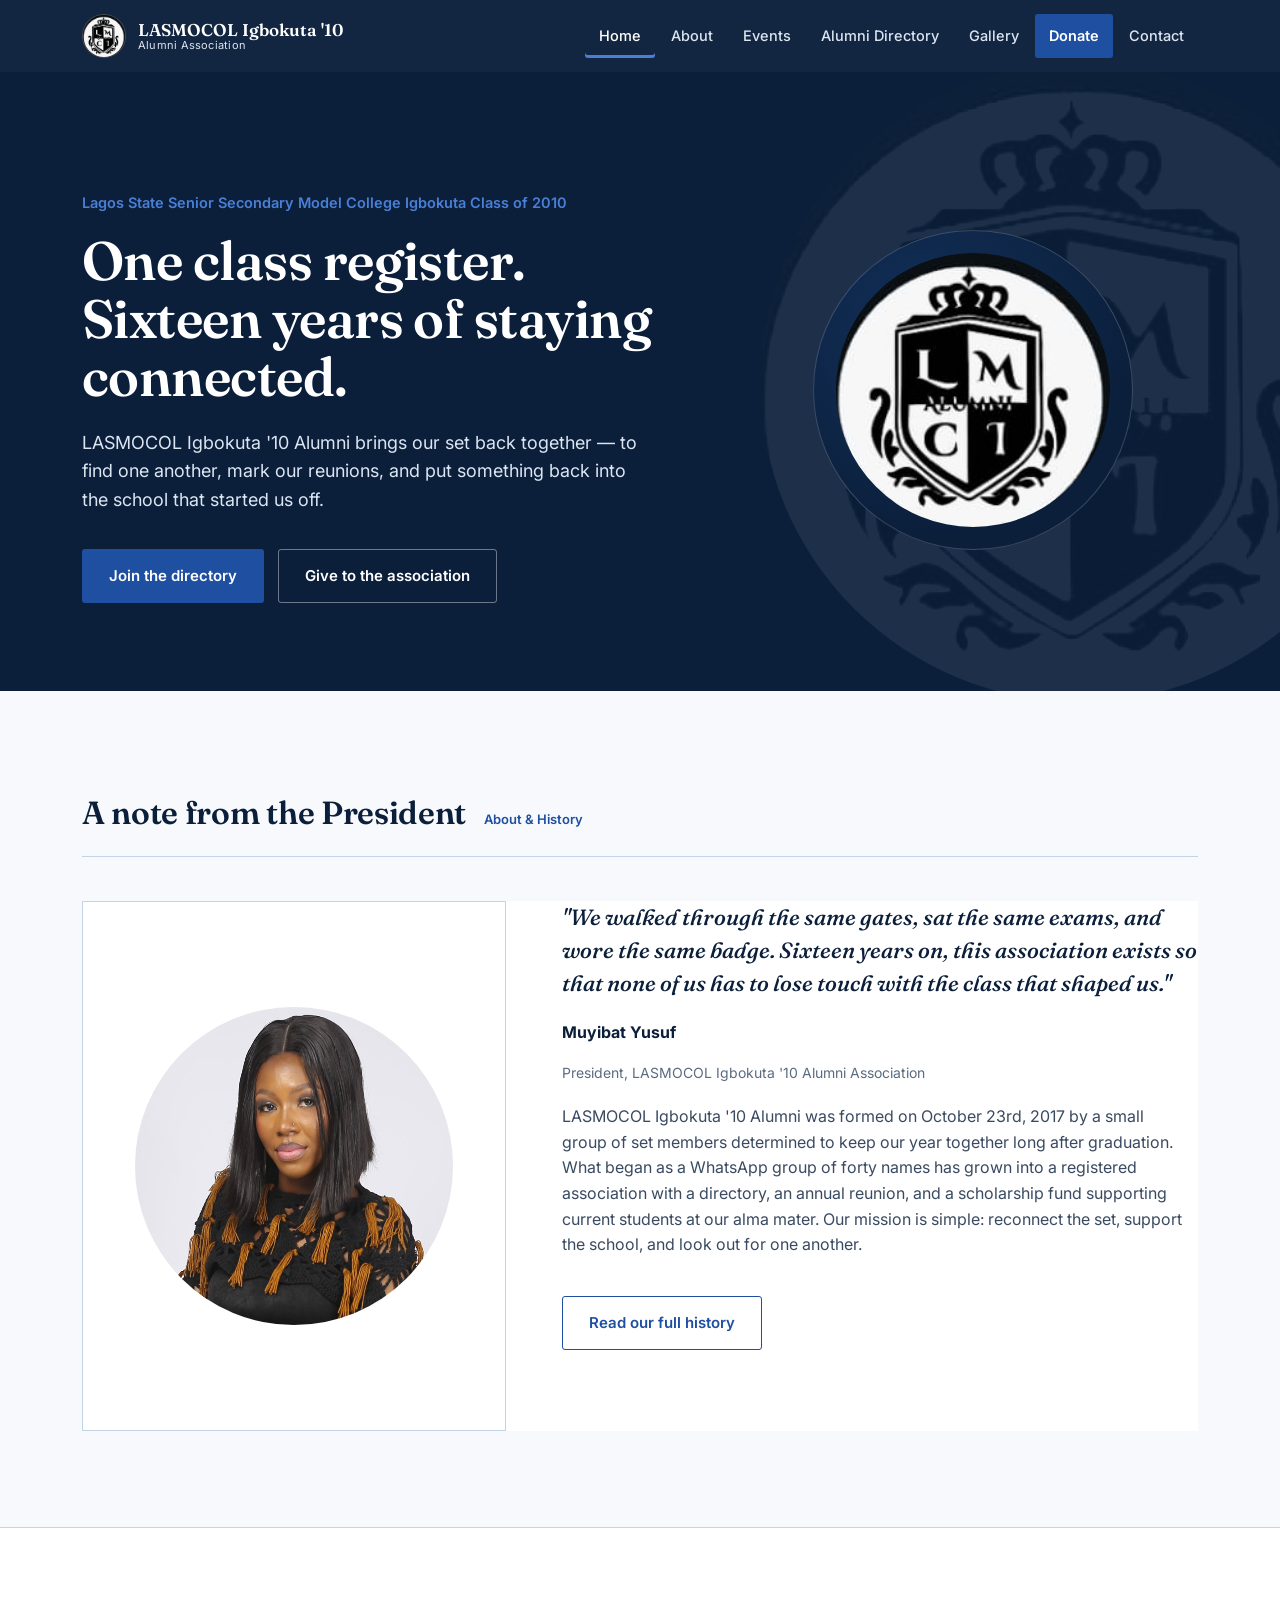
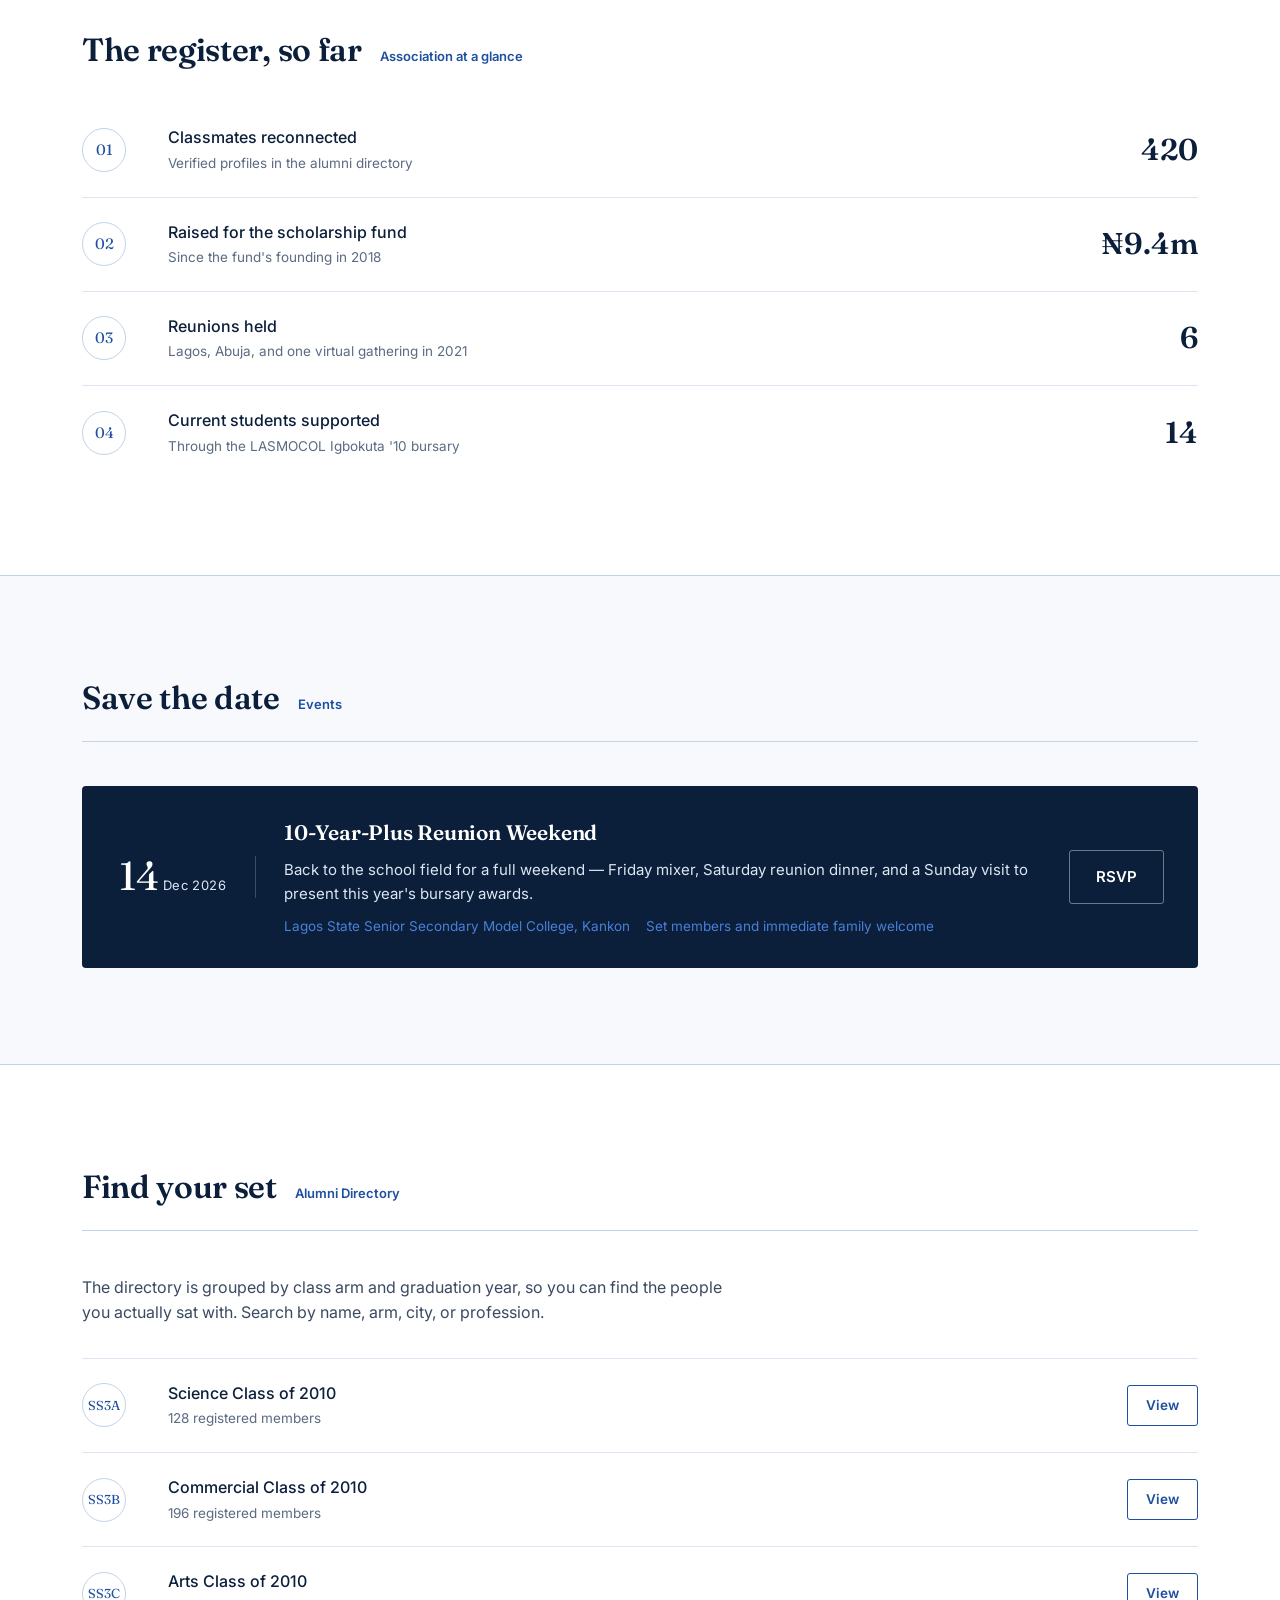
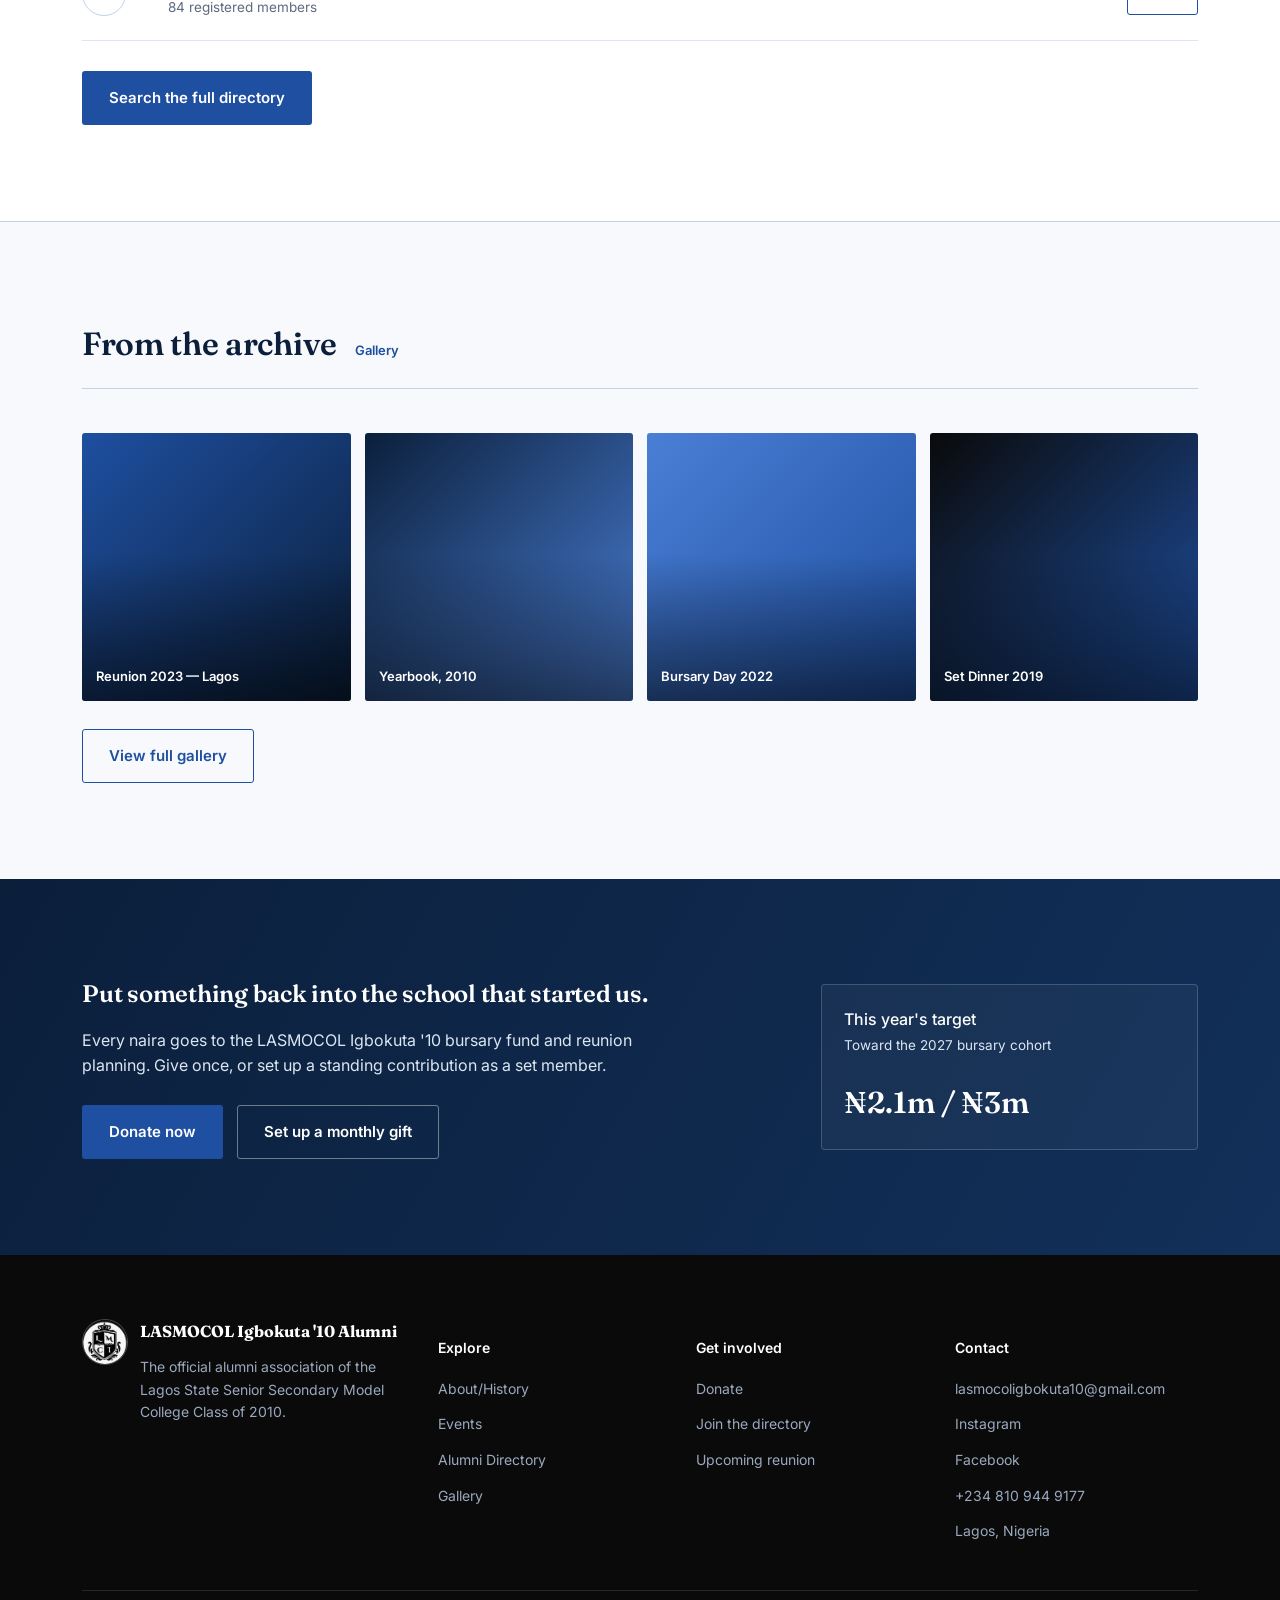
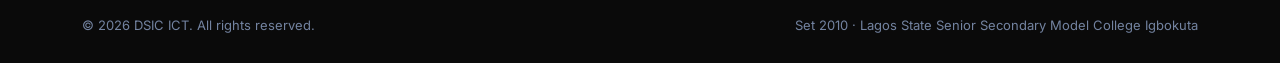
==== commit 63622630: "edit nav bar and president's image" ====
--- a/index.html
+++ b/index.html
@@ -26,7 +26,7 @@
     <nav id="siteNav">
       <ul>
         <li><a href="#top">Home</a></li>
-        <li><a href="#about">About/History</a></li>
+        <li><a href="#about">About</a></li>
         <li><a href="#events">Events</a></li>
         <li><a href="#directory">Alumni Directory</a></li>
         <li><a href="#gallery">Gallery</a></li>
--- a/styles.css
+++ b/styles.css
@@ -193,12 +193,11 @@
   .president-portrait{
     width:100%;
     max-width:320px;
-    aspect-ratio:1/5;
+    aspect-ratio:5/5;
     border-radius:50%;
     overflow:hidden;
     border:1px solid rgba(255,255,255,0.18);
   }
-  .president-portrait img{width:100%;height:50%;object-fit:cover;}
   .btn{
     display:inline-flex;
     align-items:center;
@@ -271,10 +270,6 @@
     background:var(--white);
   }
   .welcome-portrait{
-    display:grid;
-    grid-template-columns:1fr;
-    align-items:center;
-    gap:16px;
     background:var(--white);
     aspect-ratio:4/5;
     display:flex;
@@ -296,8 +291,8 @@
     color:var(--navy);
     font-weight:500;
   }
-  .welcome .welcome-portrait .signee{font-weight:700; color:var(--navy);}
-  .welcome .welcome-portrait .role{color:#5b6b81; font-size:14px;}
+  .welcome .signee{font-weight:700; color:var(--navy);}
+  .welcome .role{color:#5b6b81; font-size:14px;}
   @media (max-width:760px){
     .welcome{grid-template-columns:1fr;}
     .welcome-portrait{max-width:220px;}
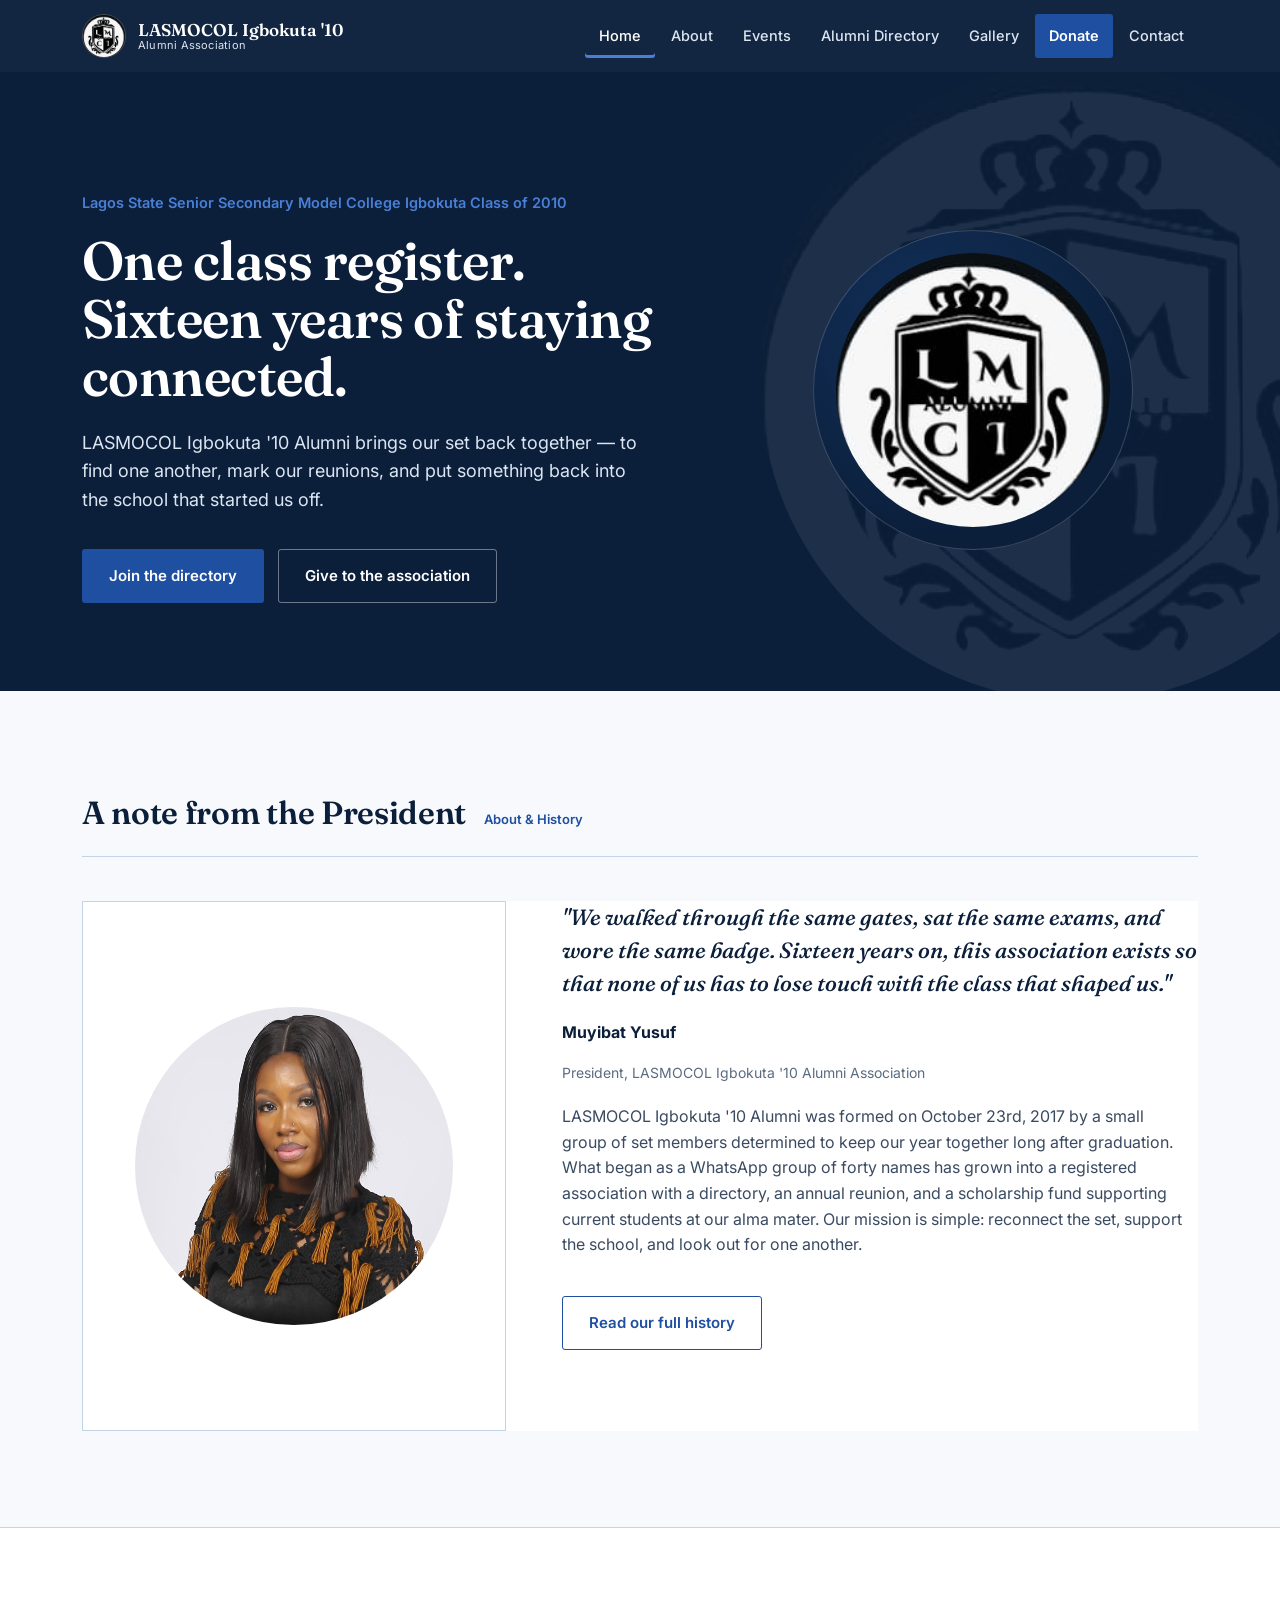
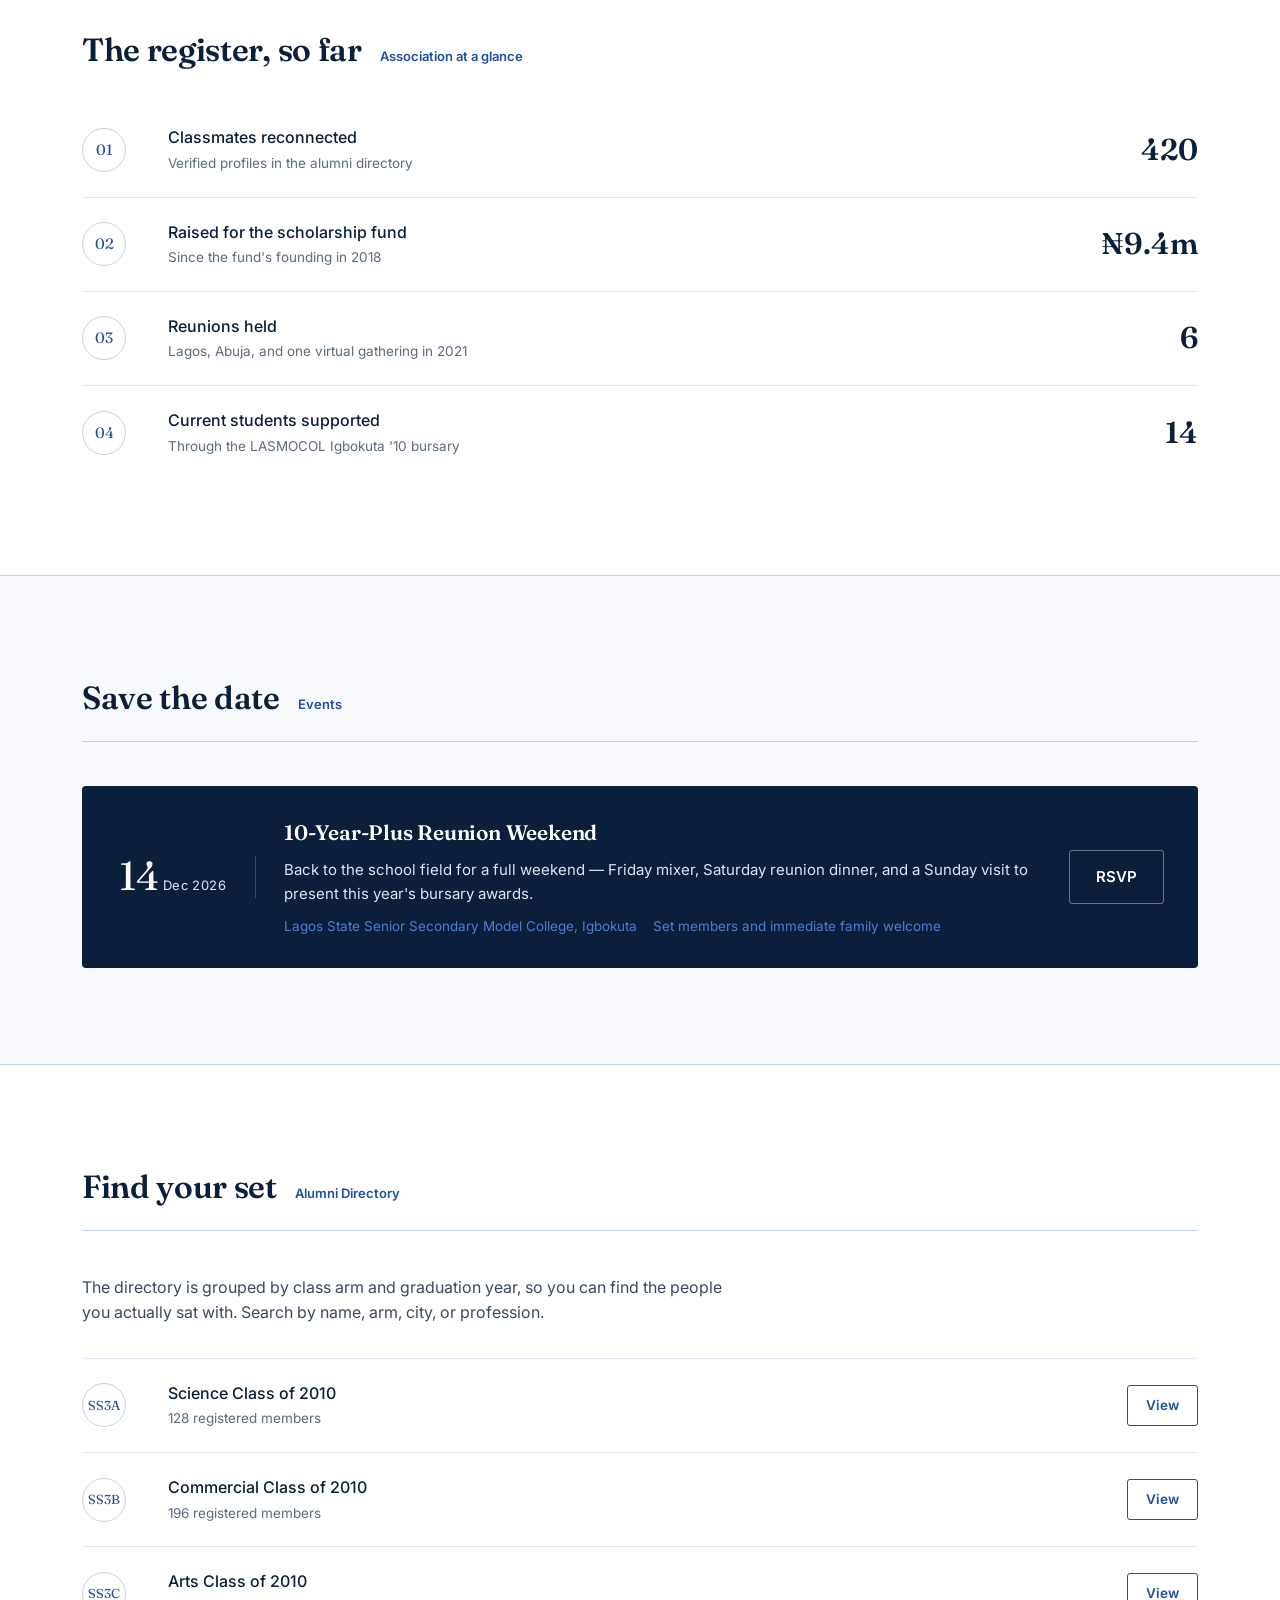
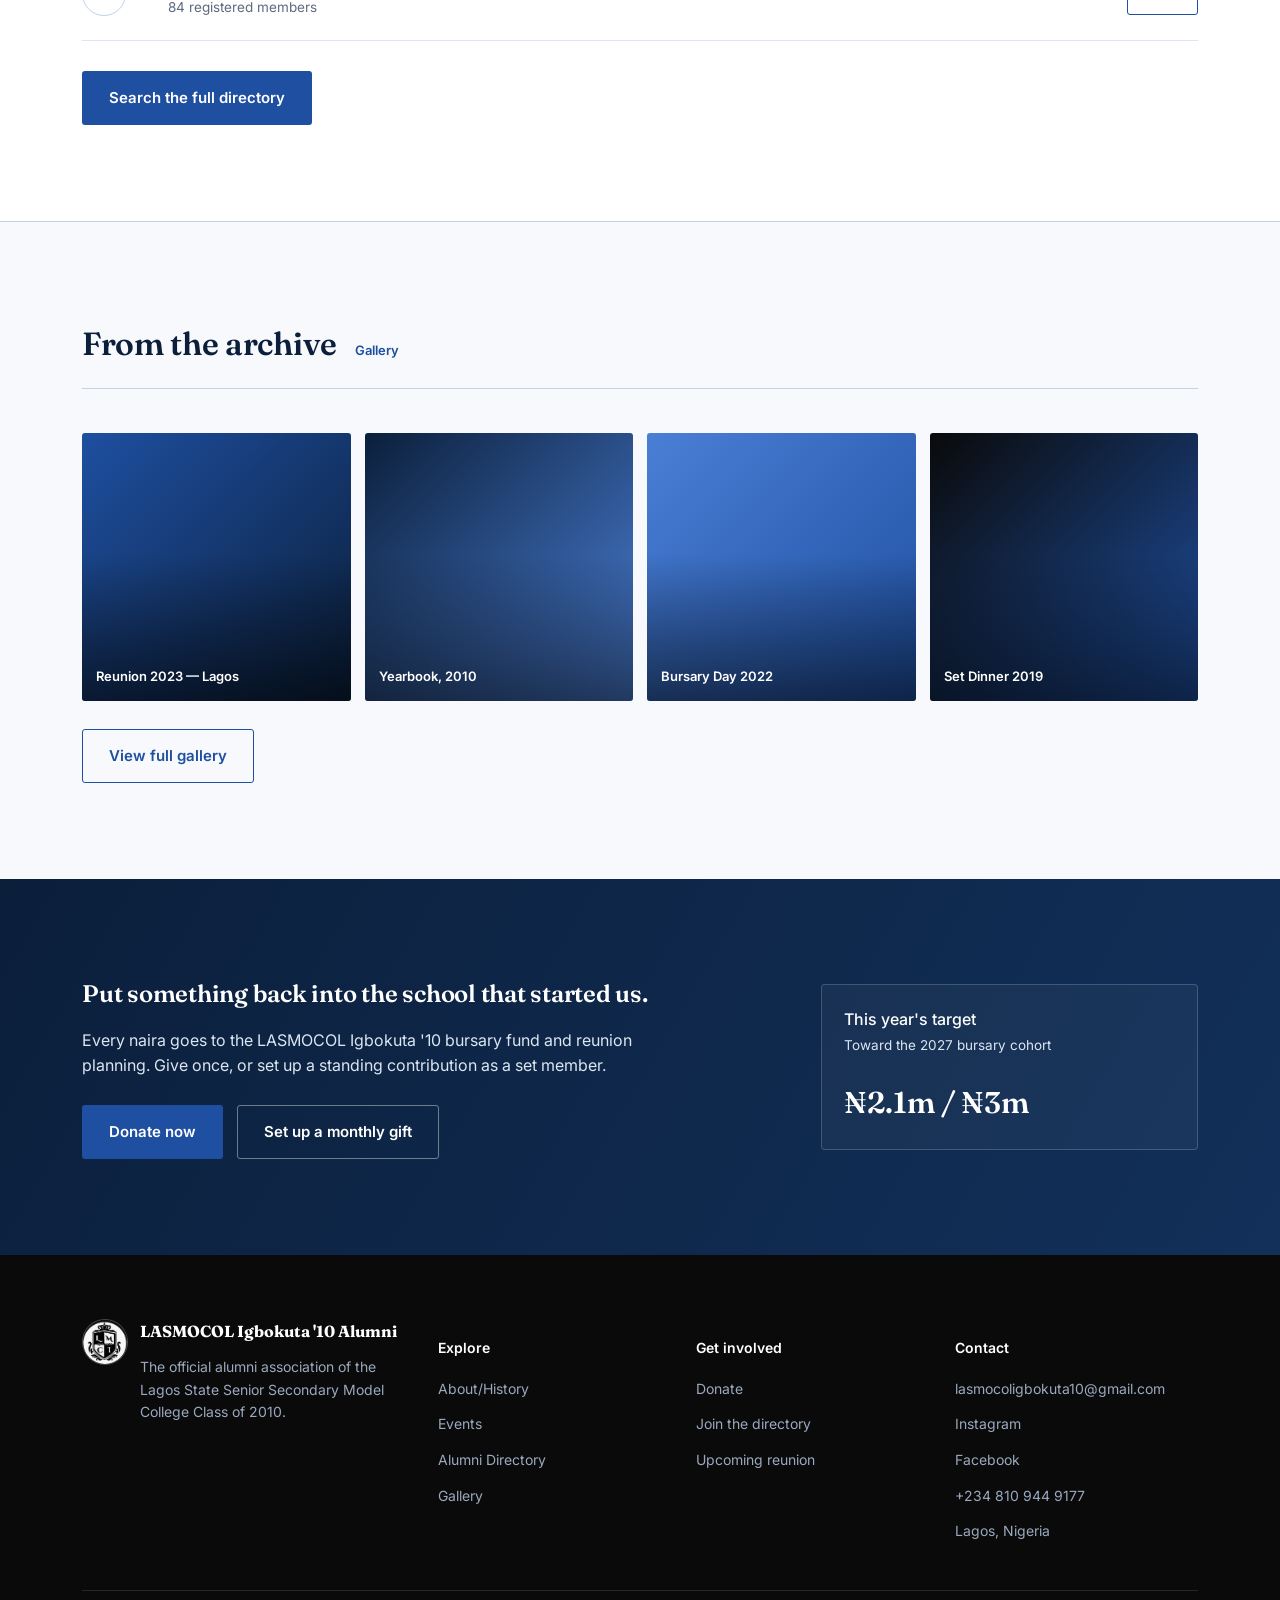
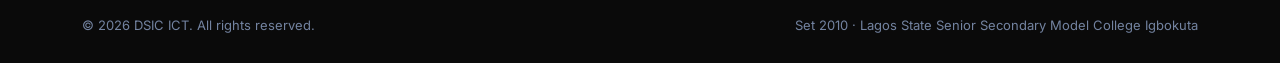
==== commit eaa8c413: "change location of school" ====
--- a/index.html
+++ b/index.html
@@ -132,7 +132,7 @@
           <h3>10-Year-Plus Reunion Weekend</h3>
           <p>Back to the school field for a full weekend — Friday mixer, Saturday reunion dinner, and a Sunday visit to present this year's bursary awards.</p>
           <div class="event-meta">
-            <span>Lagos State Senior Secondary Model College, Kankon</span>
+            <span>Lagos State Senior Secondary Model College, Igbokuta</span>
             <span>Set members and immediate family welcome</span>
           </div>
         </div>
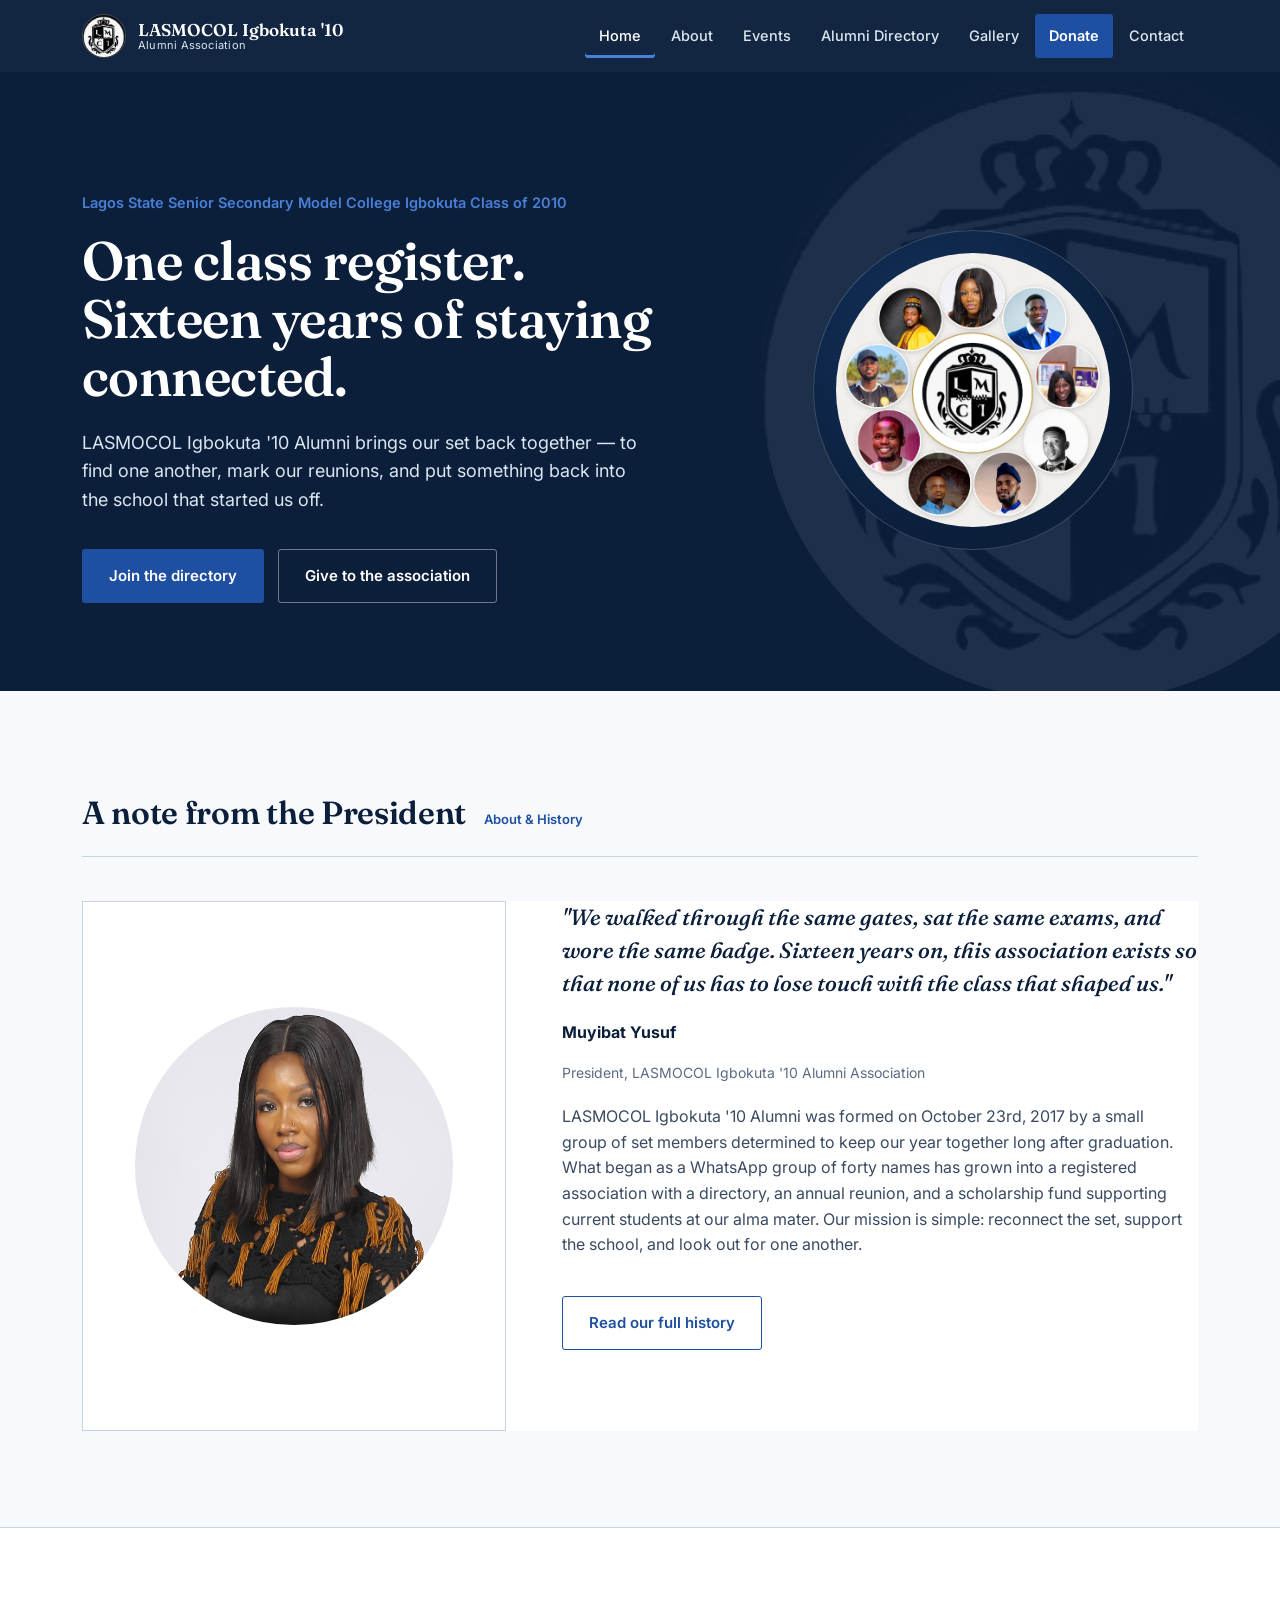
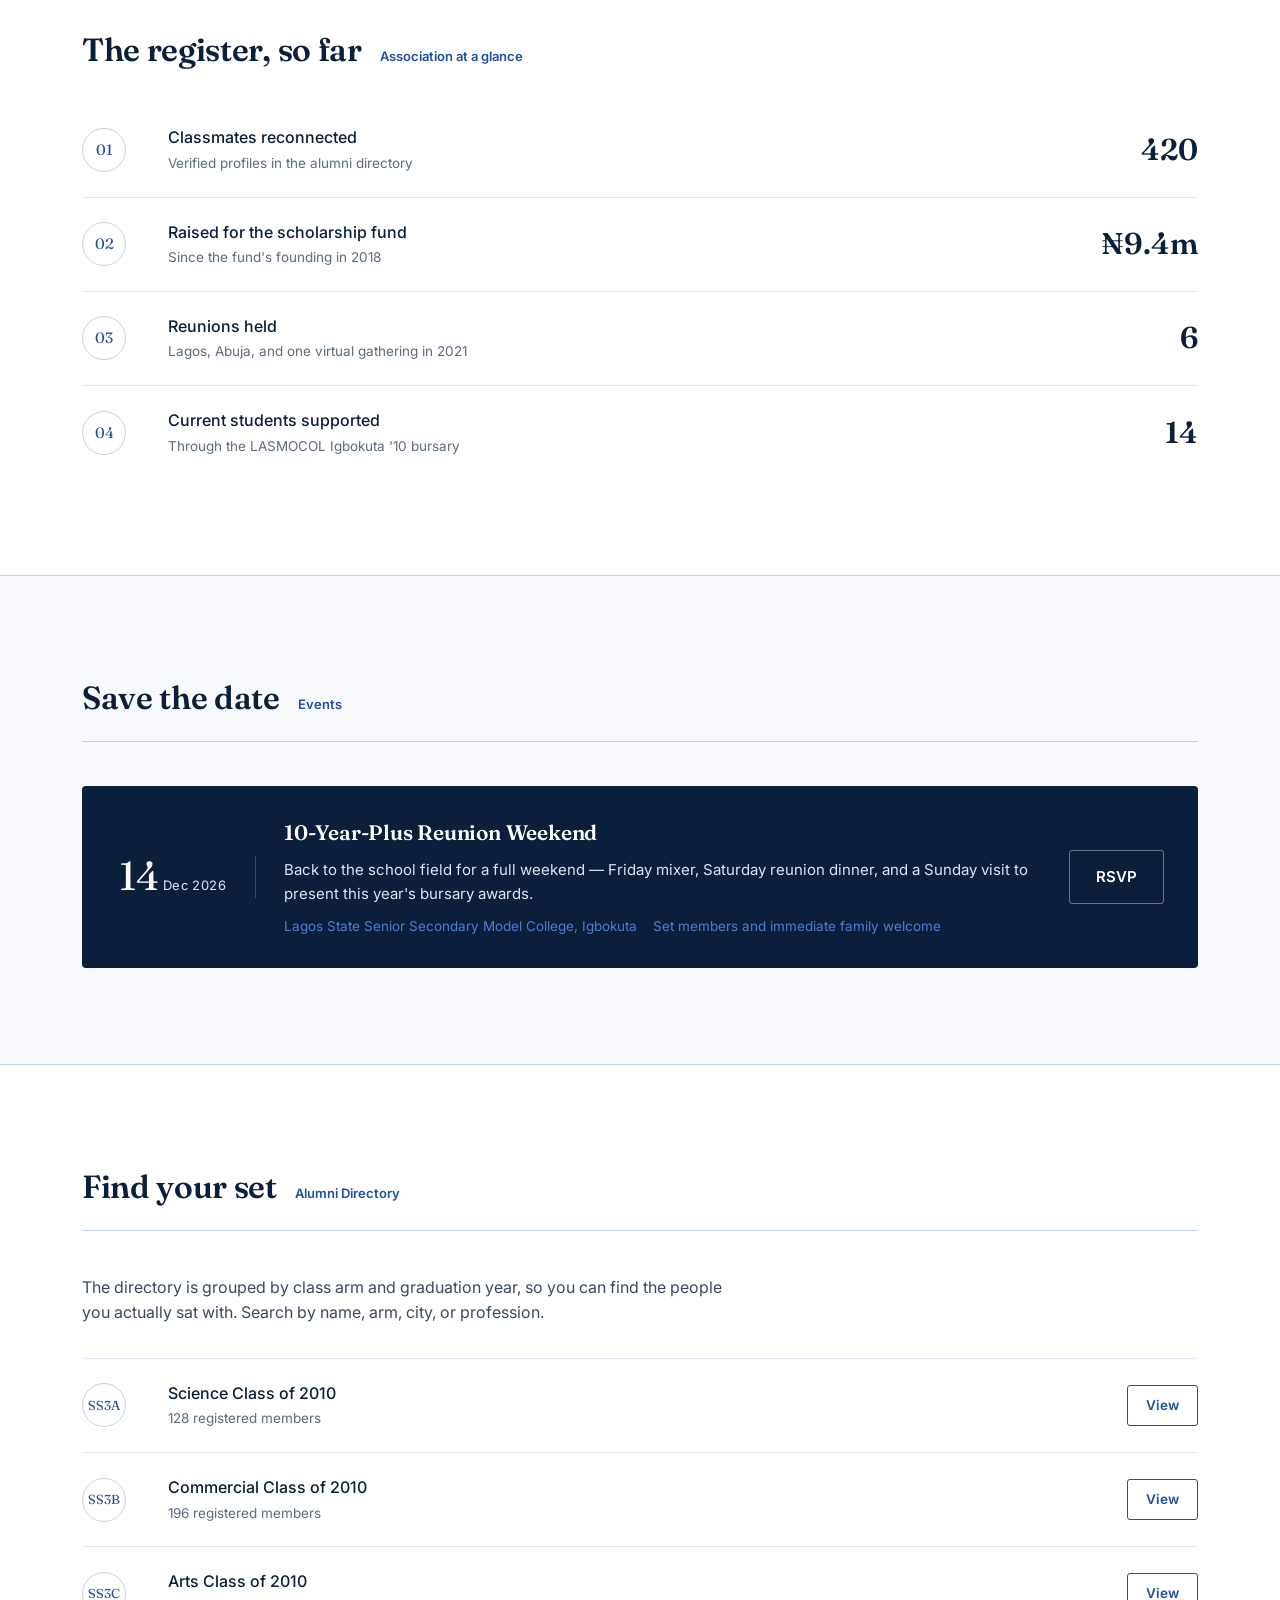
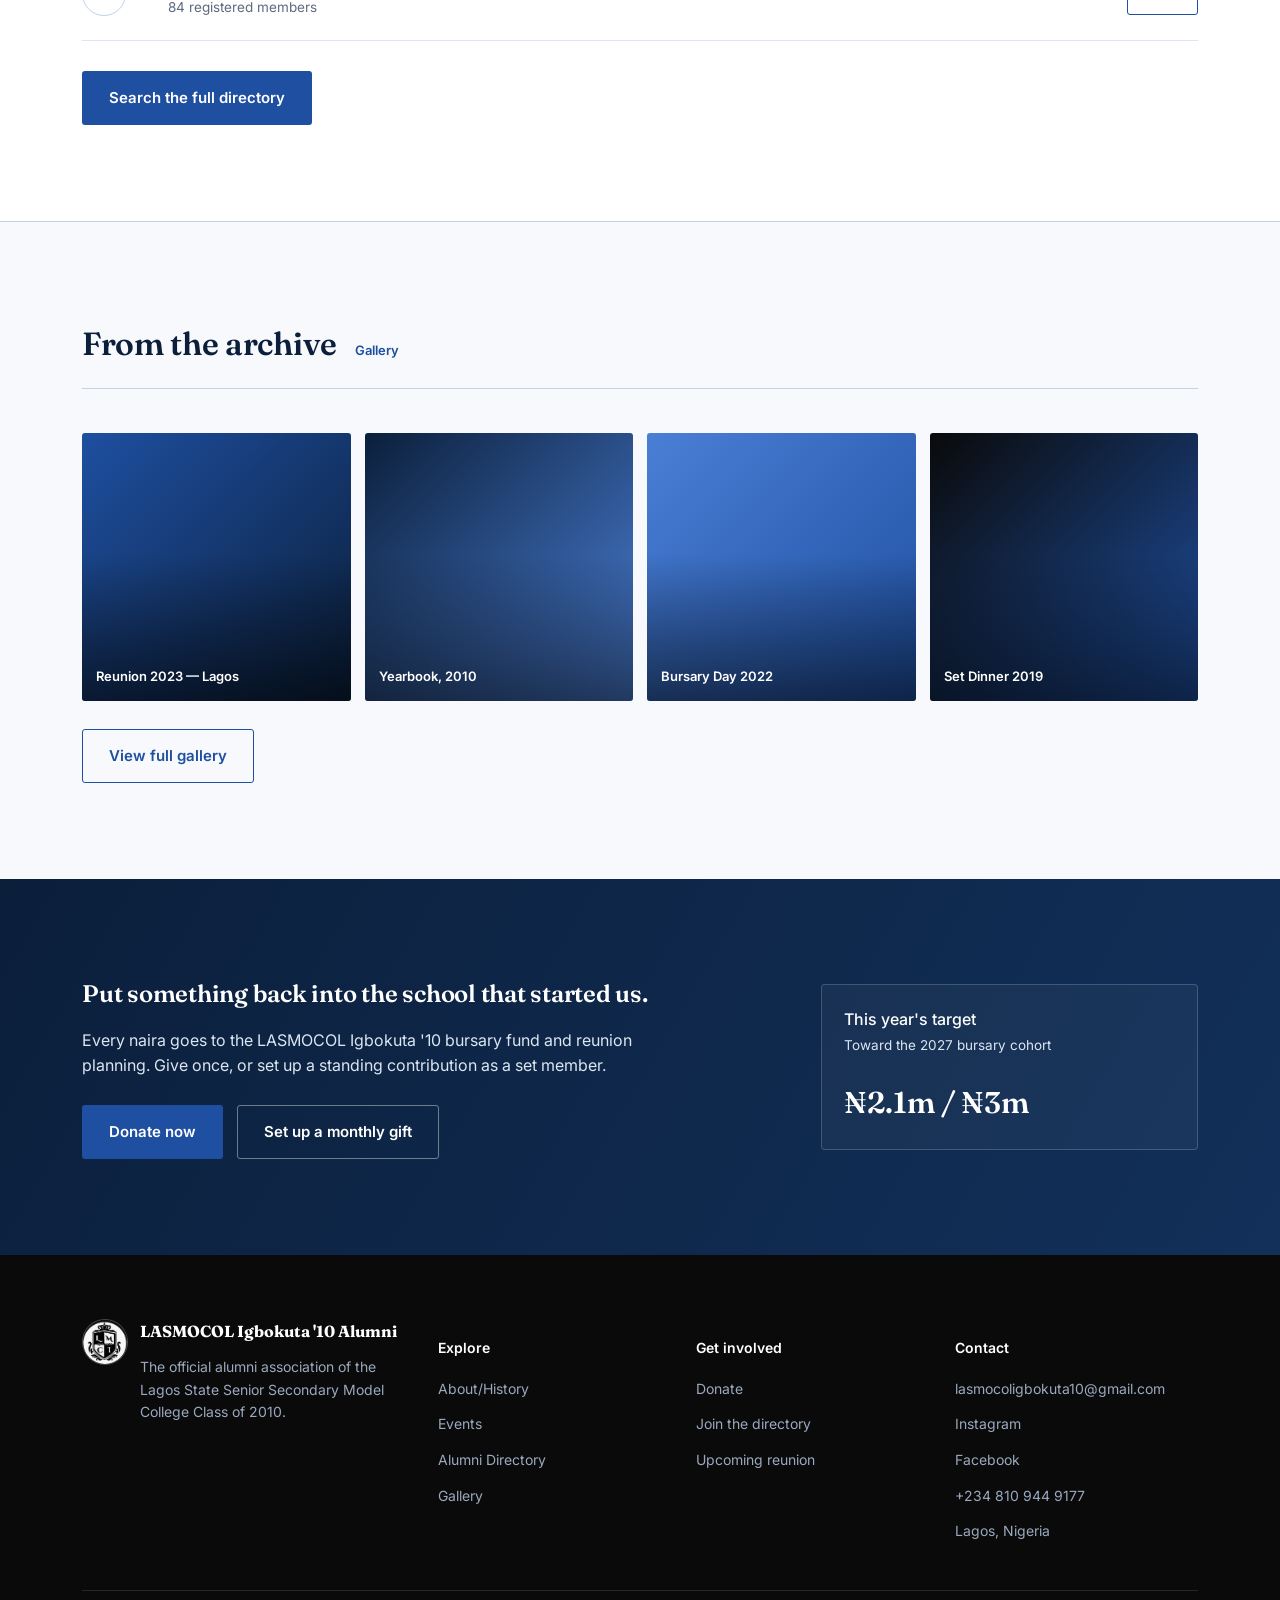
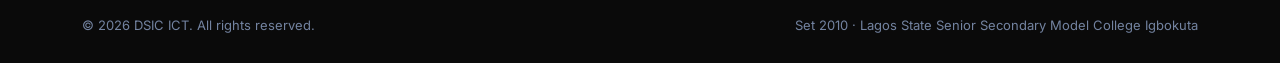
==== commit bc863e1a: "change logo on the homepage" ====
--- a/index.html
+++ b/index.html
@@ -55,7 +55,7 @@
         </div>
       </div>
       <div class="hero-crest">
-        <img src="lasmocol-logo.jpeg" alt="LASMOCOL Igbokuta '10 Alumni crest">
+        <img src="lasmocol-alumni-logo.jpg" alt="LASMOCOL Igbokuta '10 Alumni crest">
       </div>
     </div>
   </section>
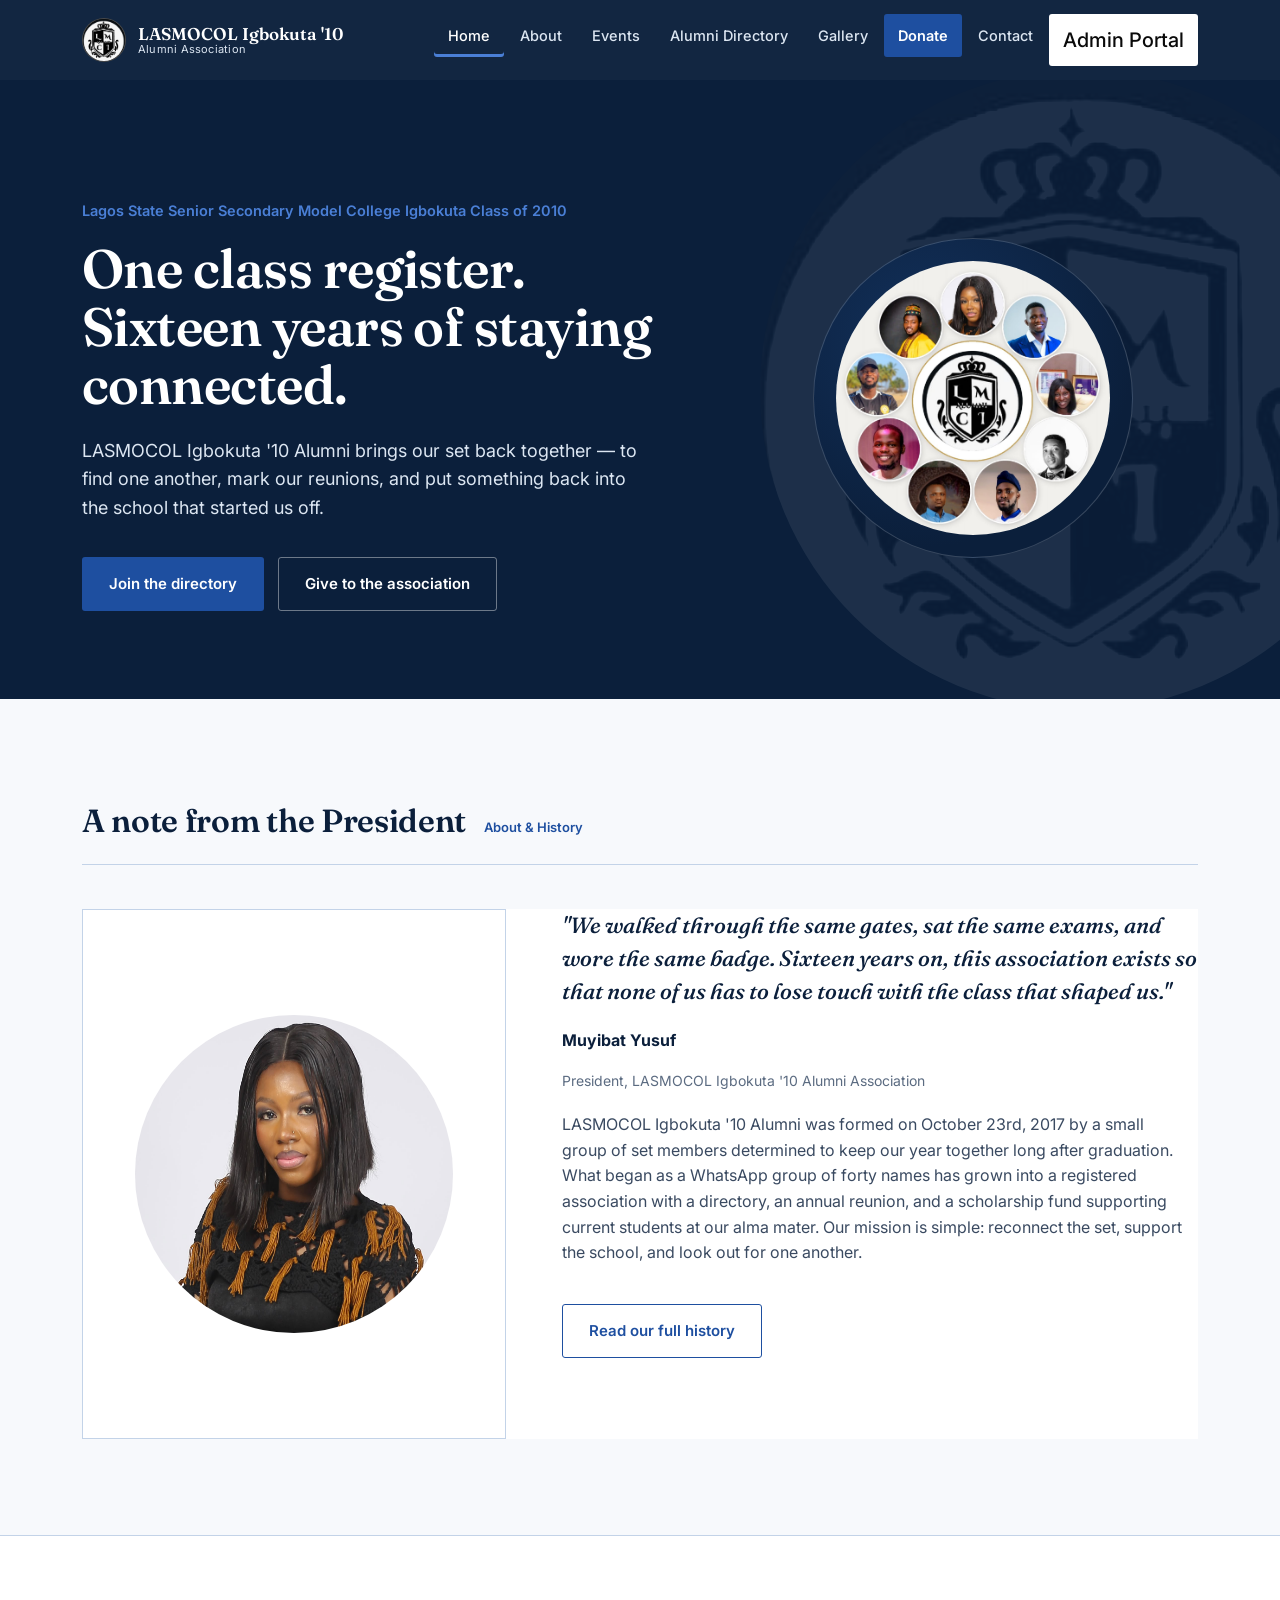
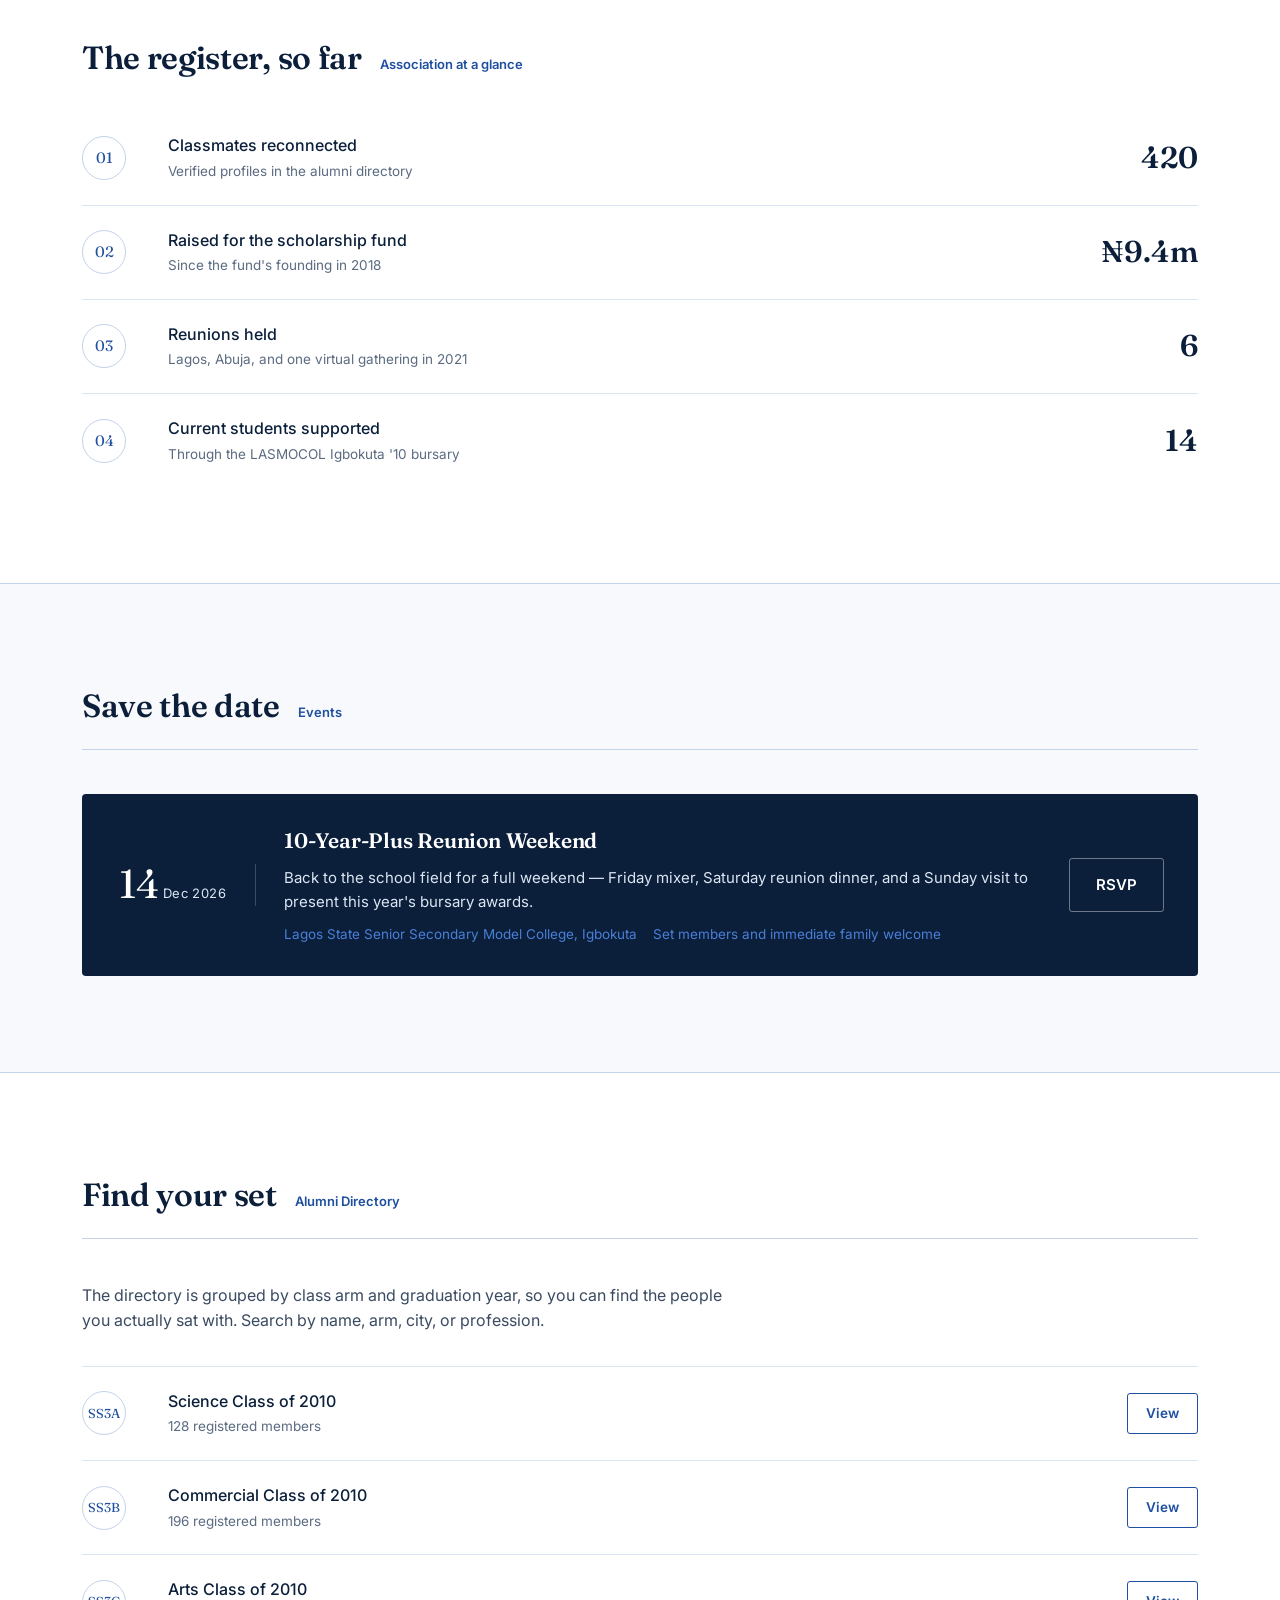
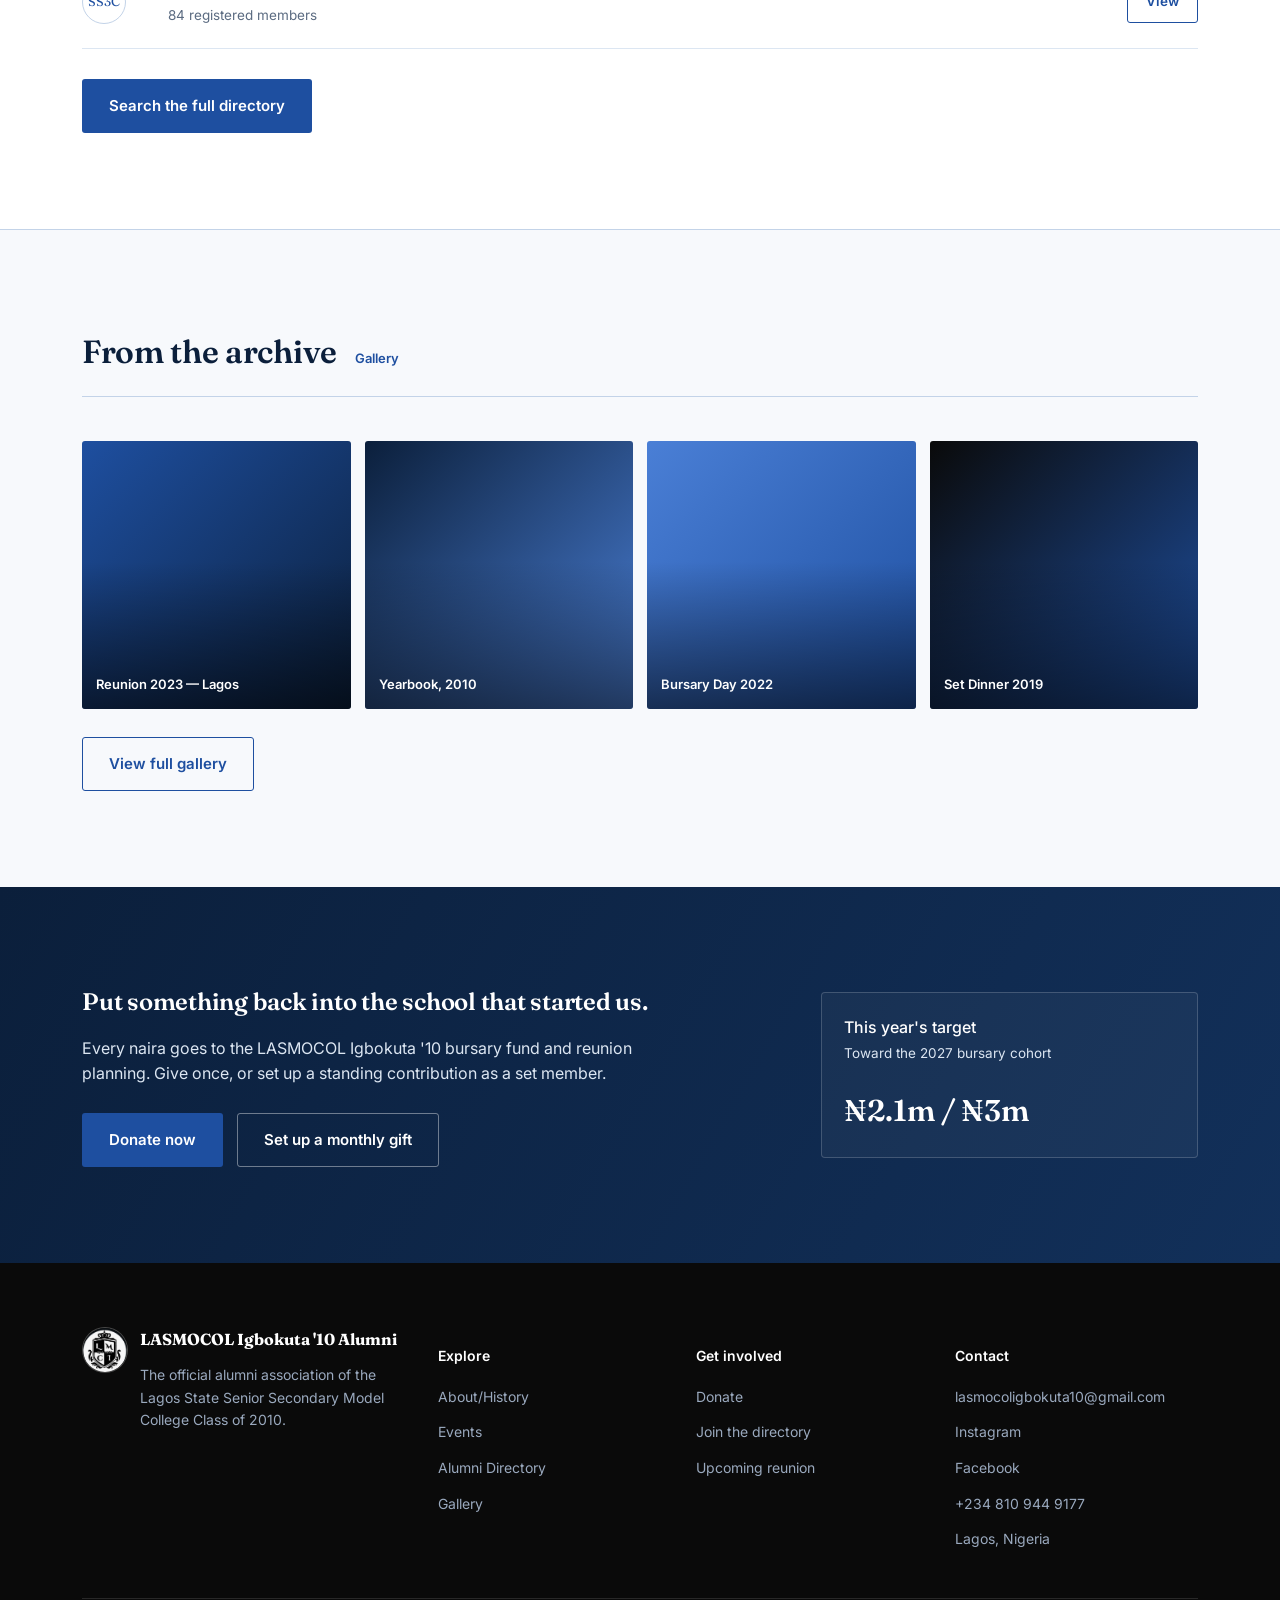
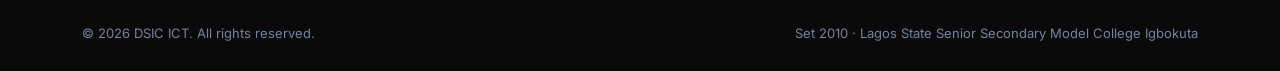
==== commit f96b0c83: "add admin portal" ====
--- a/index.html
+++ b/index.html
@@ -32,6 +32,7 @@
         <li><a href="#gallery">Gallery</a></li>
         <li><a class="nav-cta" href="#donate">Donate</a></li>
         <li><a href="#contact">Contact</a></li>
+        <li><a id="admin-portal" href="backend_portal.html">Admin Portal</a></li>
       </ul>
     </nav>
   </div>
--- a/styles.css
+++ b/styles.css
@@ -119,6 +119,11 @@
     height:36px;
     font-size:18px;
     cursor:pointer;
+  }
+  #admin-portal{
+    background-color: var(--white);
+    color: var(--ink);
+    font-size: 20px;
   }
 
   @media (max-width:900px){
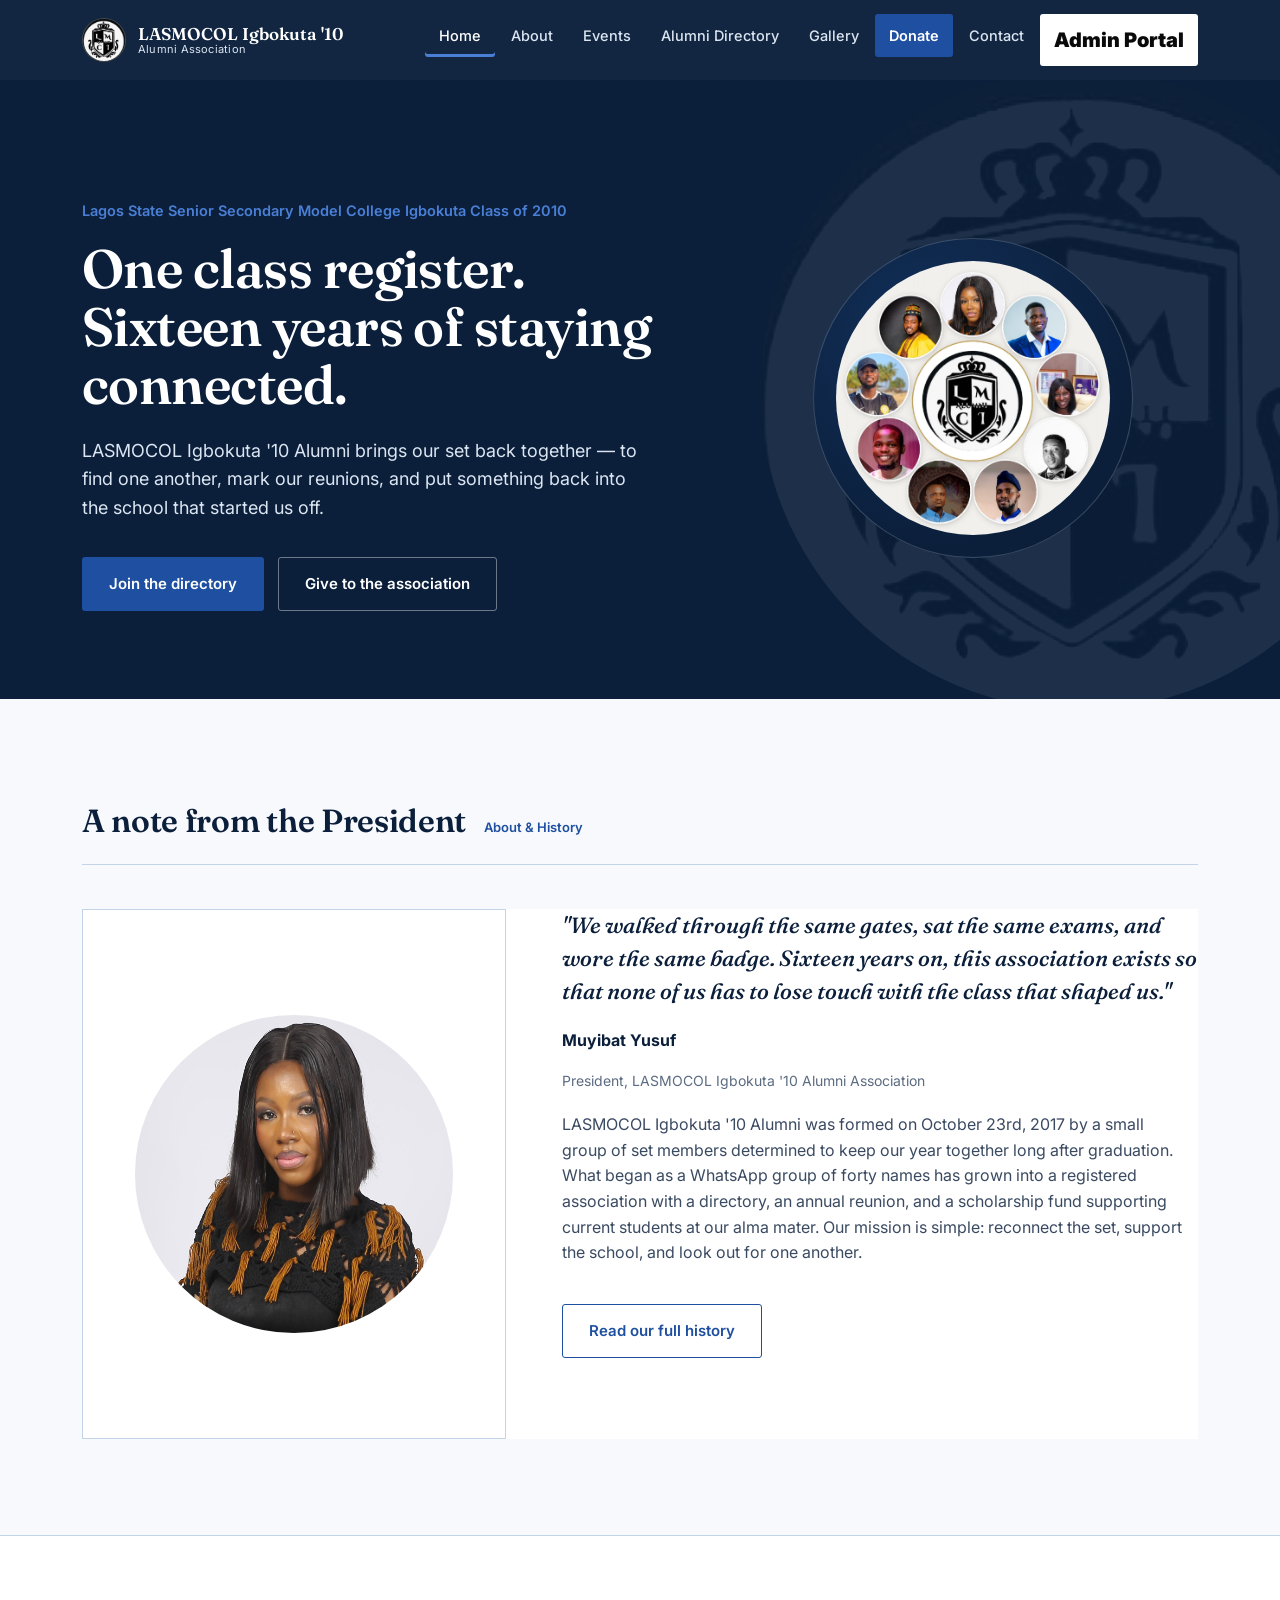
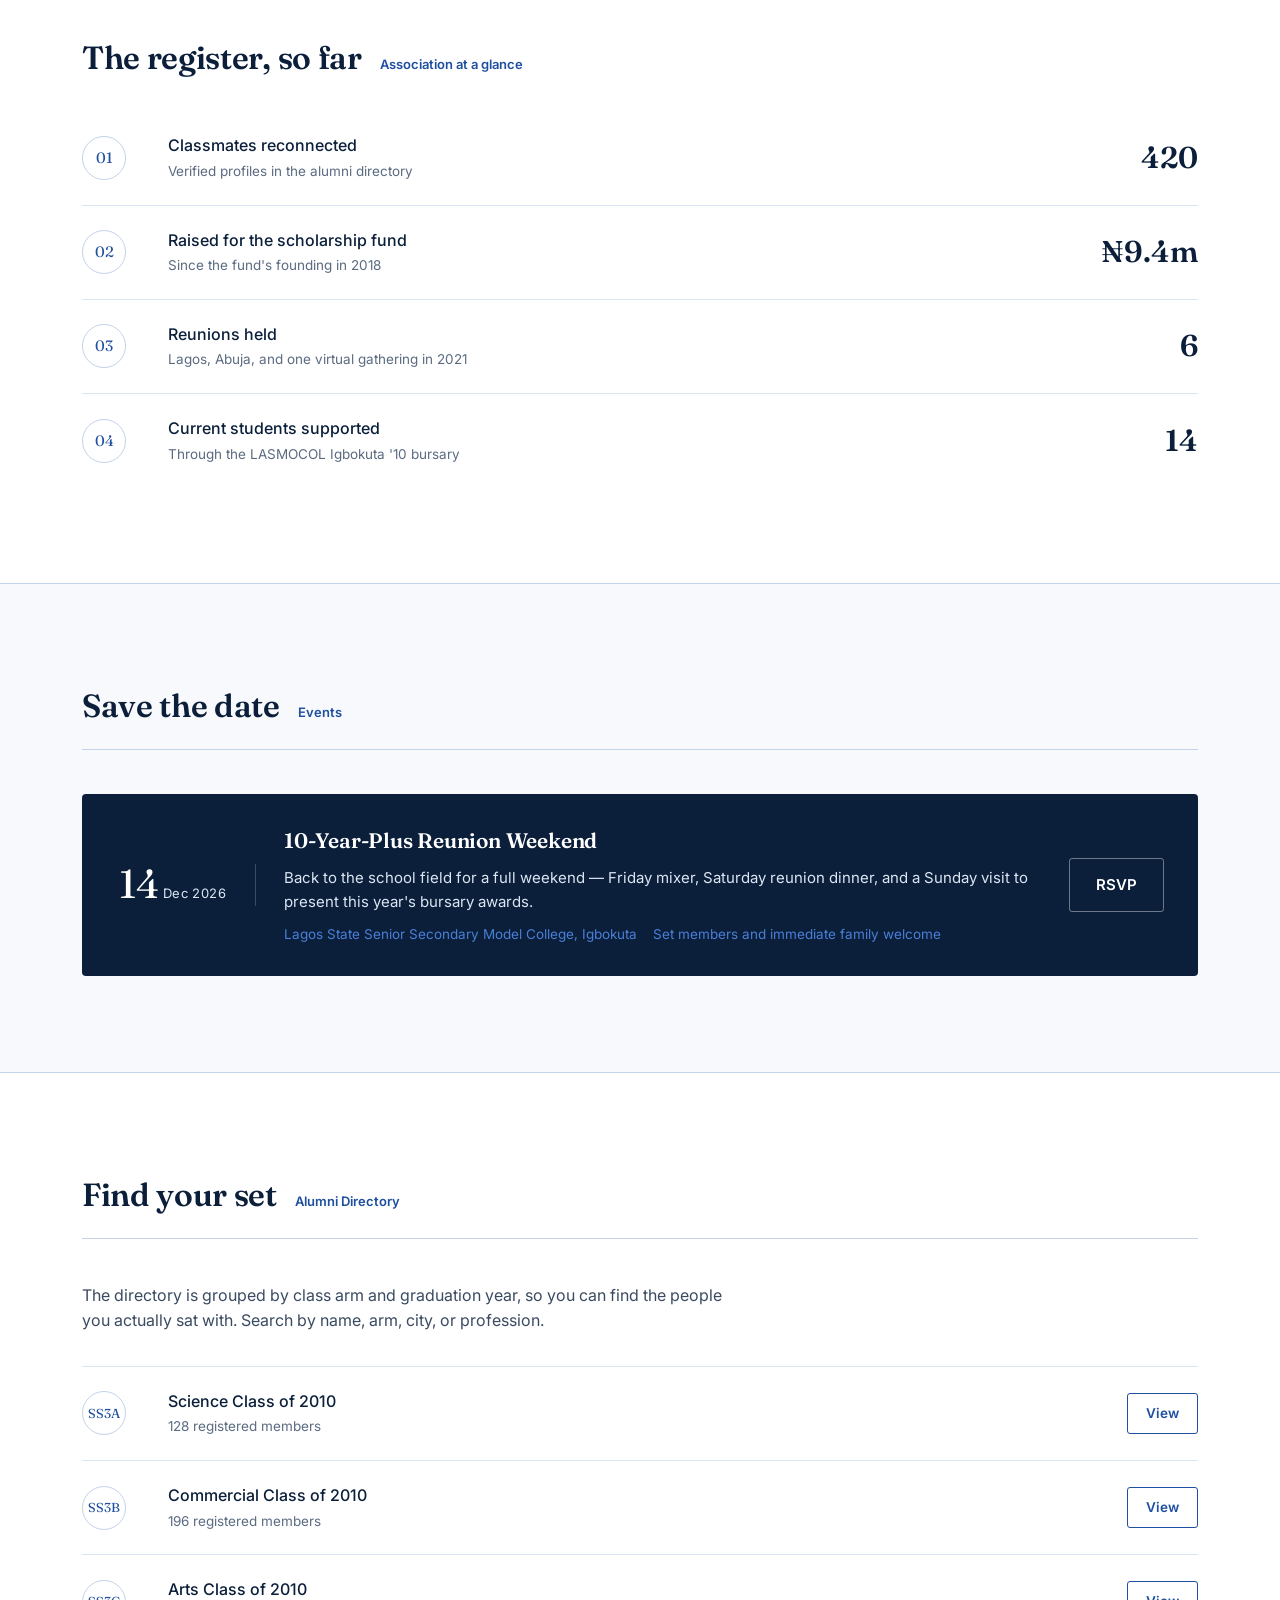
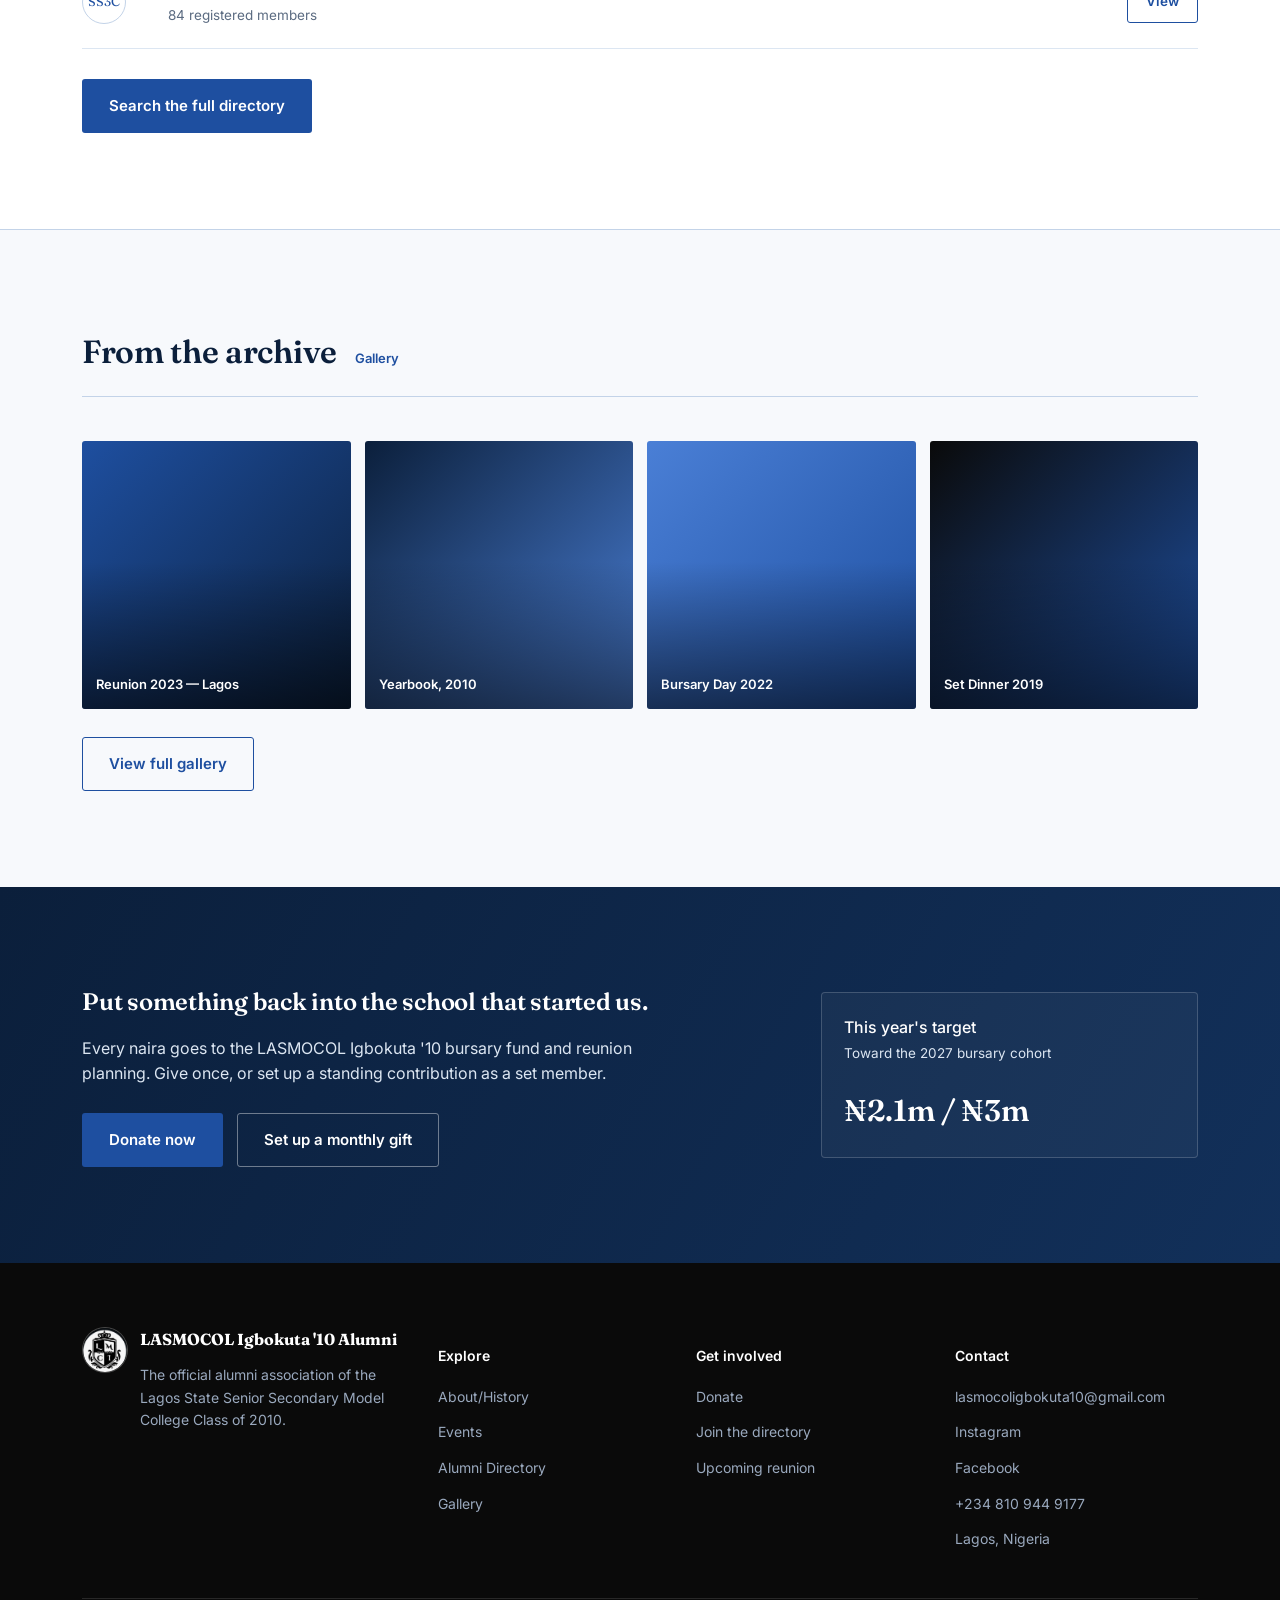
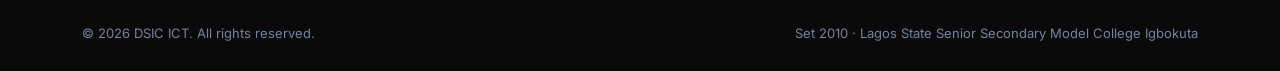
==== commit 0d321f78: "modify admin portal nav link" ====
--- a/index.html
+++ b/index.html
@@ -32,7 +32,7 @@
         <li><a href="#gallery">Gallery</a></li>
         <li><a class="nav-cta" href="#donate">Donate</a></li>
         <li><a href="#contact">Contact</a></li>
-        <li><a id="admin-portal" href="backend_portal.html">Admin Portal</a></li>
+        <li><a class="admin-portal" href="backend_portal.html">Admin Portal</a></li>
       </ul>
     </nav>
   </div>
--- a/styles.css
+++ b/styles.css
@@ -120,10 +120,16 @@
     font-size:18px;
     cursor:pointer;
   }
-  #admin-portal{
+  .admin-portal{
     background-color: var(--white);
     color: var(--ink);
     font-size: 20px;
+    font-family:'Inter', sans-serif;
+    font-weight: 1000;
+  }
+  .admin-portal:hover{
+    background-color: var(--blue);
+    color: var(--white);
   }
 
   @media (max-width:900px){
